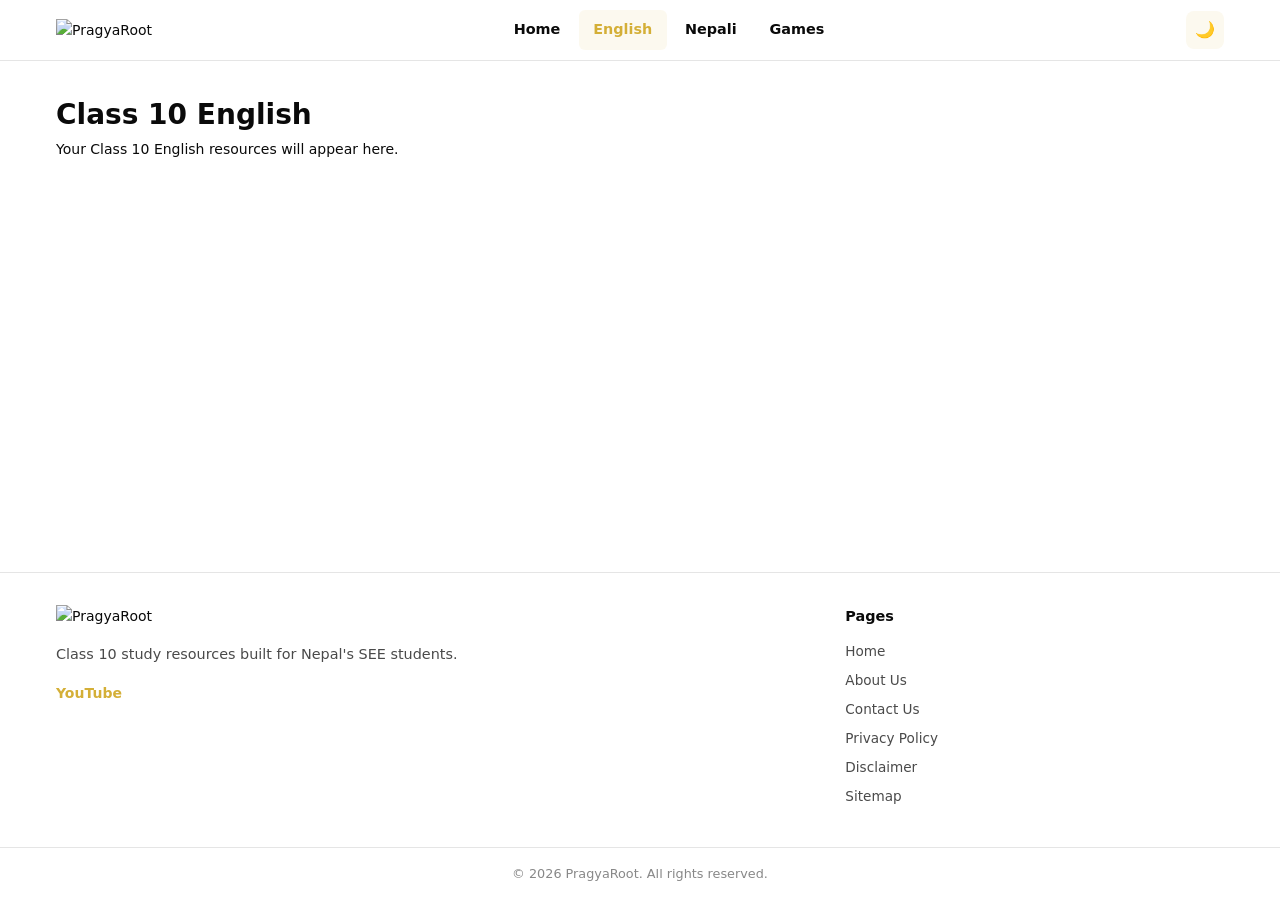
==== class-10-english.html @ 9e4a3070 "Create class-10-english.html" ====
<!DOCTYPE html>
<html lang="en">
<head>
  <meta charset="UTF-8">
  <meta name="viewport" content="width=device-width, initial-scale=1">

  <title>Class 10 English — PragyaRoot</title>

  <link rel="stylesheet" href="assets/css/theme.css">

  <script>
    (function() {
      var t = localStorage.getItem('theme');

      if (t === 'dark' || (!t && matchMedia('(prefers-color-scheme: dark)').matches)) {
        document.documentElement.classList.add('is-dark');
      }
    })();
  </script>
</head>

<body>

  <div id="header-placeholder"></div>

  <main>
    <h1>Class 10 English</h1>

    <p>Your Class 10 English resources will appear here.</p>
  </main>

  <div id="footer-placeholder"></div>

  <script src="assets/js/layout.js"></script>

</body>
</html>
---- assets/css/theme.css ----
*, *::before, *::after { box-sizing: border-box; margin: 0; padding: 0; }
body {
  font-family: 'Inter', system-ui, sans-serif;
  font-size: 14px;
  line-height: 1.6;
  background: var(--bg-primary);
  color: var(--text-primary);
  min-height: 100vh;
  display: flex;
  flex-direction: column;
}
img { max-width: 100%; height: auto; display: block; }
a { color: var(--link-color); text-decoration: none; }
a:hover { color: var(--link-hover); }
button { font: inherit; cursor: pointer; border: none; background: none; }
ul { list-style: none; }

:root {
  --bg-primary: #ffffff;
  --bg-card: #ffffff;
  --text-primary: #0a0a0a;
  --text-secondary: #4a4a4a;
  --text-muted: #888888;
  --accent: #D4AF37;
  --accent-light: rgba(212,175,55,0.08);
  --border-light: #e5e5e5;
  --link-color: #0a0a0a;
  --link-hover: #D4AF37;
}

html.is-dark {
  --bg-primary: #000000;
  --bg-card: #121212;
  --text-primary: #ffffff;
  --text-secondary: #d0d0d0;
  --text-muted: #9a9a9a;
  --accent: #D4AF37;
  --accent-light: rgba(212,175,55,0.08);
  --border-light: #2a2a2a;
  --link-color: #ffffff;
  --link-hover: #D4AF37;
}

/* Header */
#site-header {
  position: sticky;
  top: 0;
  z-index: 100;
  background: var(--bg-primary);
  border-bottom: 1px solid var(--border-light);
}
.header-inner {
  max-width: 1200px;
  margin: 0 auto;
  padding: 0 1rem;
  height: 60px;
  display: flex;
  align-items: center;
  justify-content: space-between;
  gap: 1rem;
}
.logo img { max-height: 36px; width: auto; }
html.is-dark .logo img { filter: invert(1) brightness(1.05); }

.main-nav ul { display: flex; gap: 0.25rem; }
.main-nav a {
  display: block;
  padding: 0.5rem 0.9rem;
  font-size: 0.9rem;
  font-weight: 600;
  color: var(--text-primary);
  border-radius: 6px;
}
.main-nav a:hover,
.main-nav a.active {
  color: var(--accent);
  background: var(--accent-light);
}

.header-right { display: flex; align-items: center; gap: 0.5rem; }
.darkmode-toggle,
.mobile-menu-toggle {
  width: 38px; height: 38px;
  display: flex; align-items: center; justify-content: center;
  border-radius: 8px;
  color: var(--text-primary);
  background: var(--accent-light);
  font-size: 16px;
}
.darkmode-toggle::before { content: '\1F319'; }
html.is-dark .darkmode-toggle::before { content: '\2600'; }
.mobile-menu-toggle { display: none; }
.mobile-menu-toggle::before { content: '\2630'; }

/* Main */
main {
  flex: 1;
  max-width: 1200px;
  width: 100%;
  margin: 0 auto;
  padding: 2rem 1rem;
}

/* Footer */
#site-footer {
  background: var(--bg-card);
  border-top: 1px solid var(--border-light);
  margin-top: auto;
}
.footer-inner {
  max-width: 1200px;
  margin: 0 auto;
  padding: 2rem 1rem;
  display: grid;
  grid-template-columns: 2fr 1fr;
  gap: 2rem;
}
.footer-logo { max-height: 40px; width: auto; margin-bottom: 1rem; }
html.is-dark .footer-logo { filter: invert(1) brightness(1.05); }
.footer-about p { color: var(--text-secondary); font-size: 0.9rem; margin-bottom: 1rem; }
.footer-social { color: var(--accent); font-weight: 600; }
.footer-links h4 { font-size: 0.9rem; margin-bottom: 0.75rem; }
.footer-links li { margin-bottom: 0.4rem; }
.footer-links a { color: var(--text-secondary); font-size: 0.85rem; }
.footer-links a:hover { color: var(--accent); }
.footerbar {
  border-top: 1px solid var(--border-light);
  padding: 1rem;
  text-align: center;
  font-size: 0.8rem;
  color: var(--text-muted);
}

/* Mobile */
@media (max-width: 768px) {
  .mobile-menu-toggle { display: flex; }
  .main-nav {
    position: absolute;
    top: 60px;
    left: 0;
    right: 0;
    background: var(--bg-primary);
    border-bottom: 1px solid var(--border-light);
    max-height: 0;
    overflow: hidden;
    transition: max-height .3s ease;
  }
  .main-nav.open { max-height: 400px; }
  .main-nav ul { flex-direction: column; padding: 1rem; gap: 0; }
  .main-nav a { padding: 0.75rem 1rem; }
  .footer-inner { grid-template-columns: 1fr; }
}
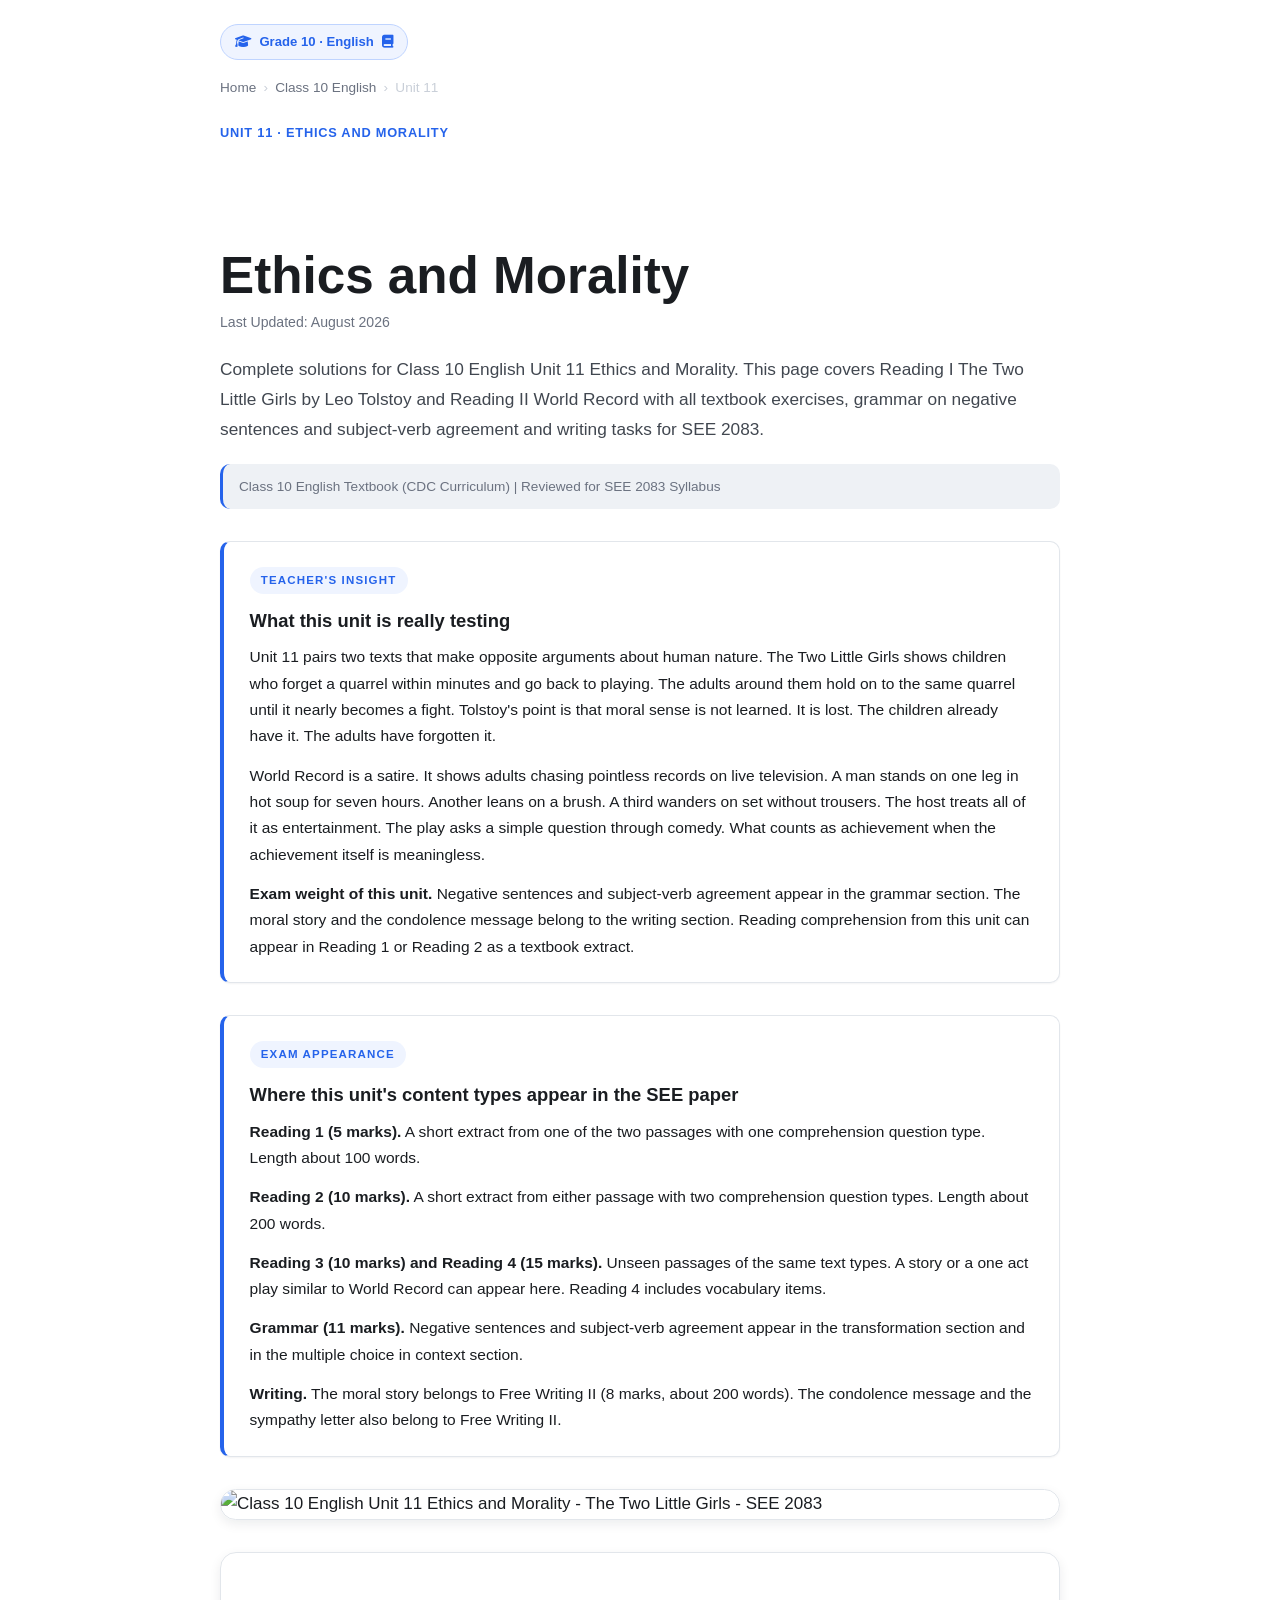
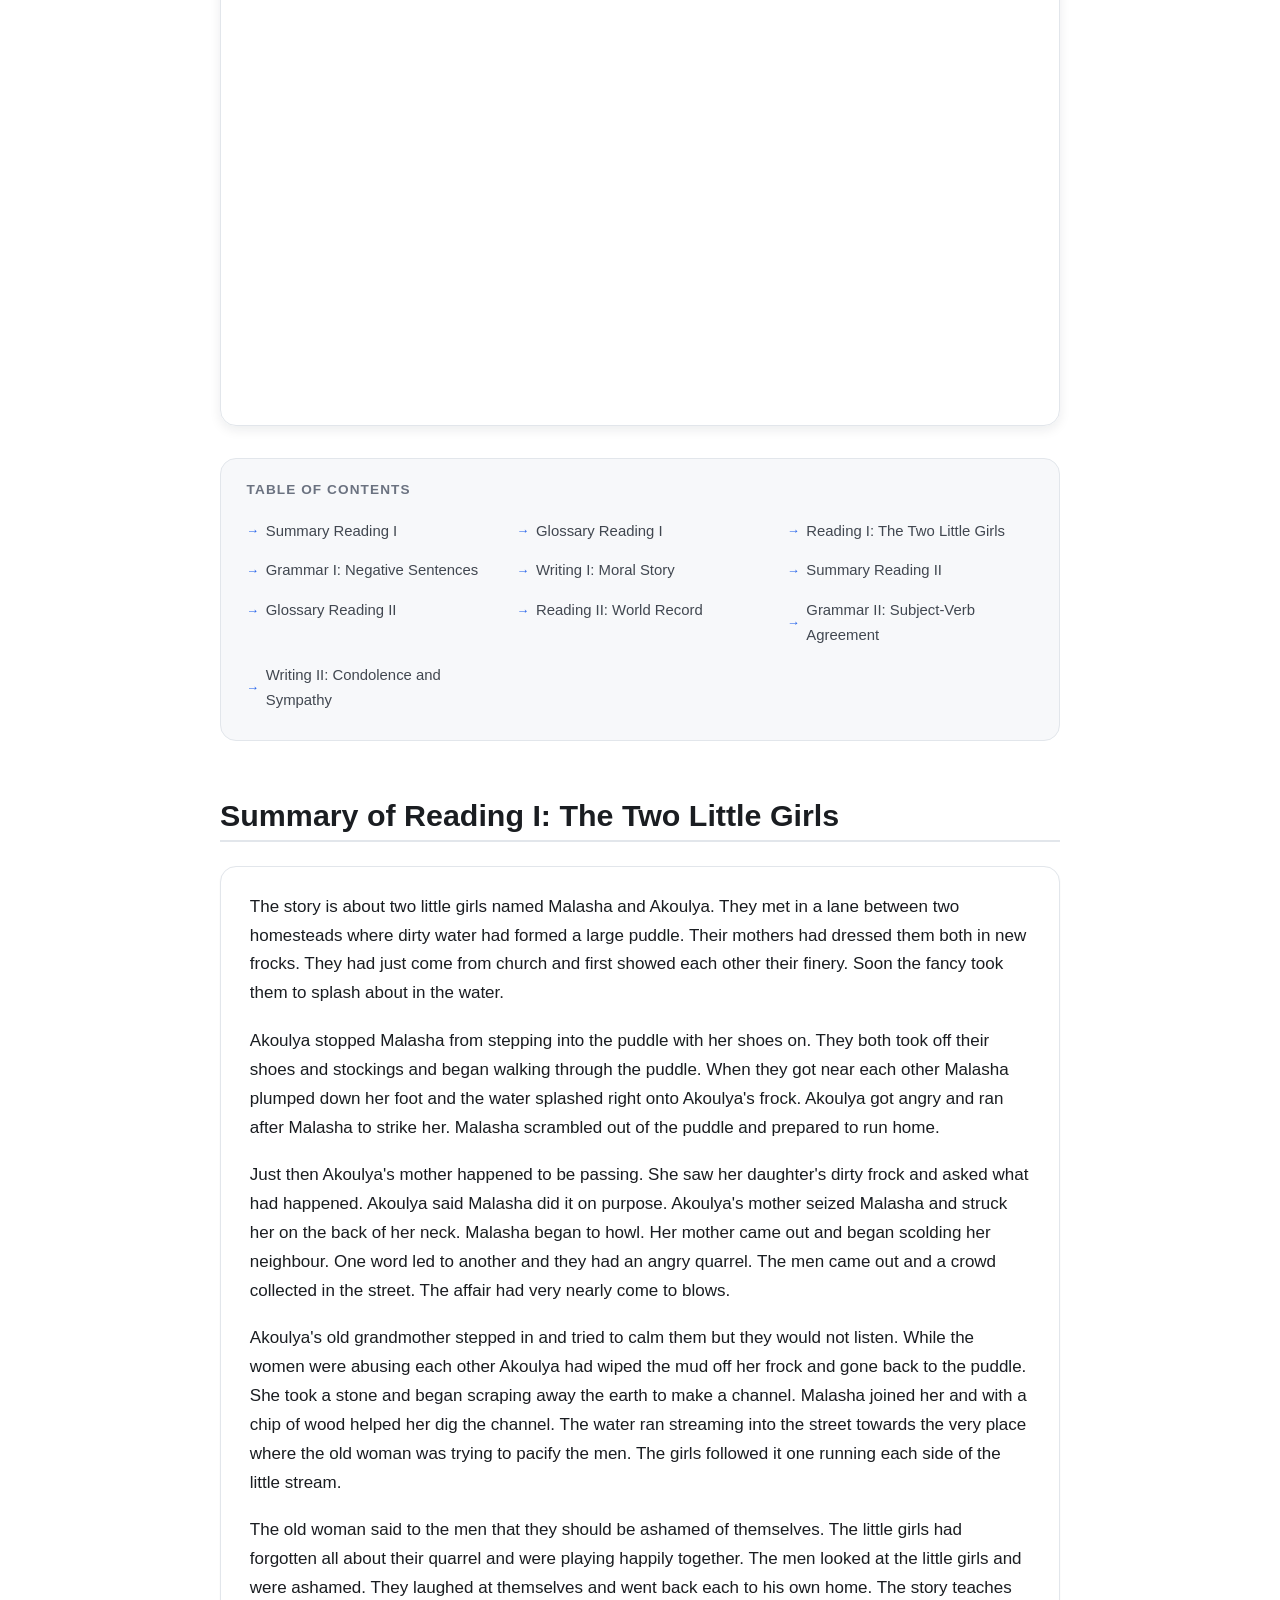
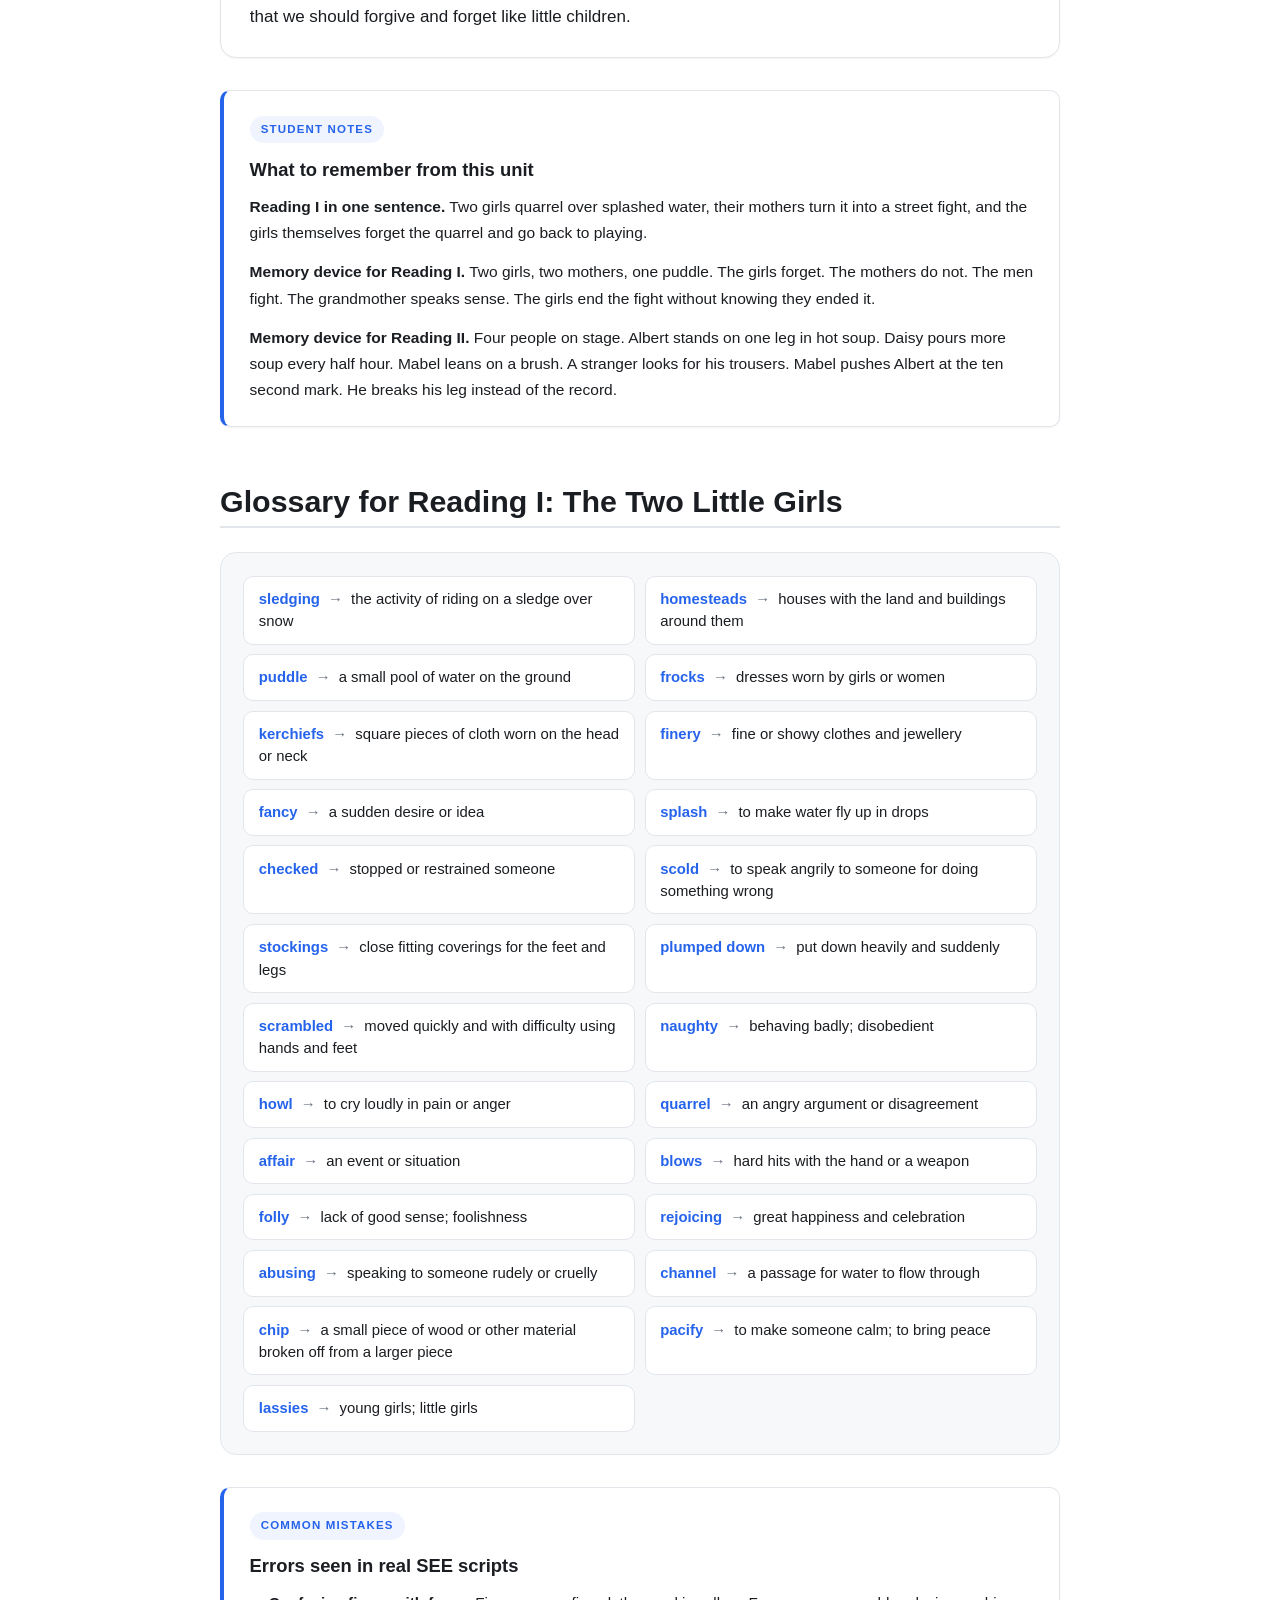
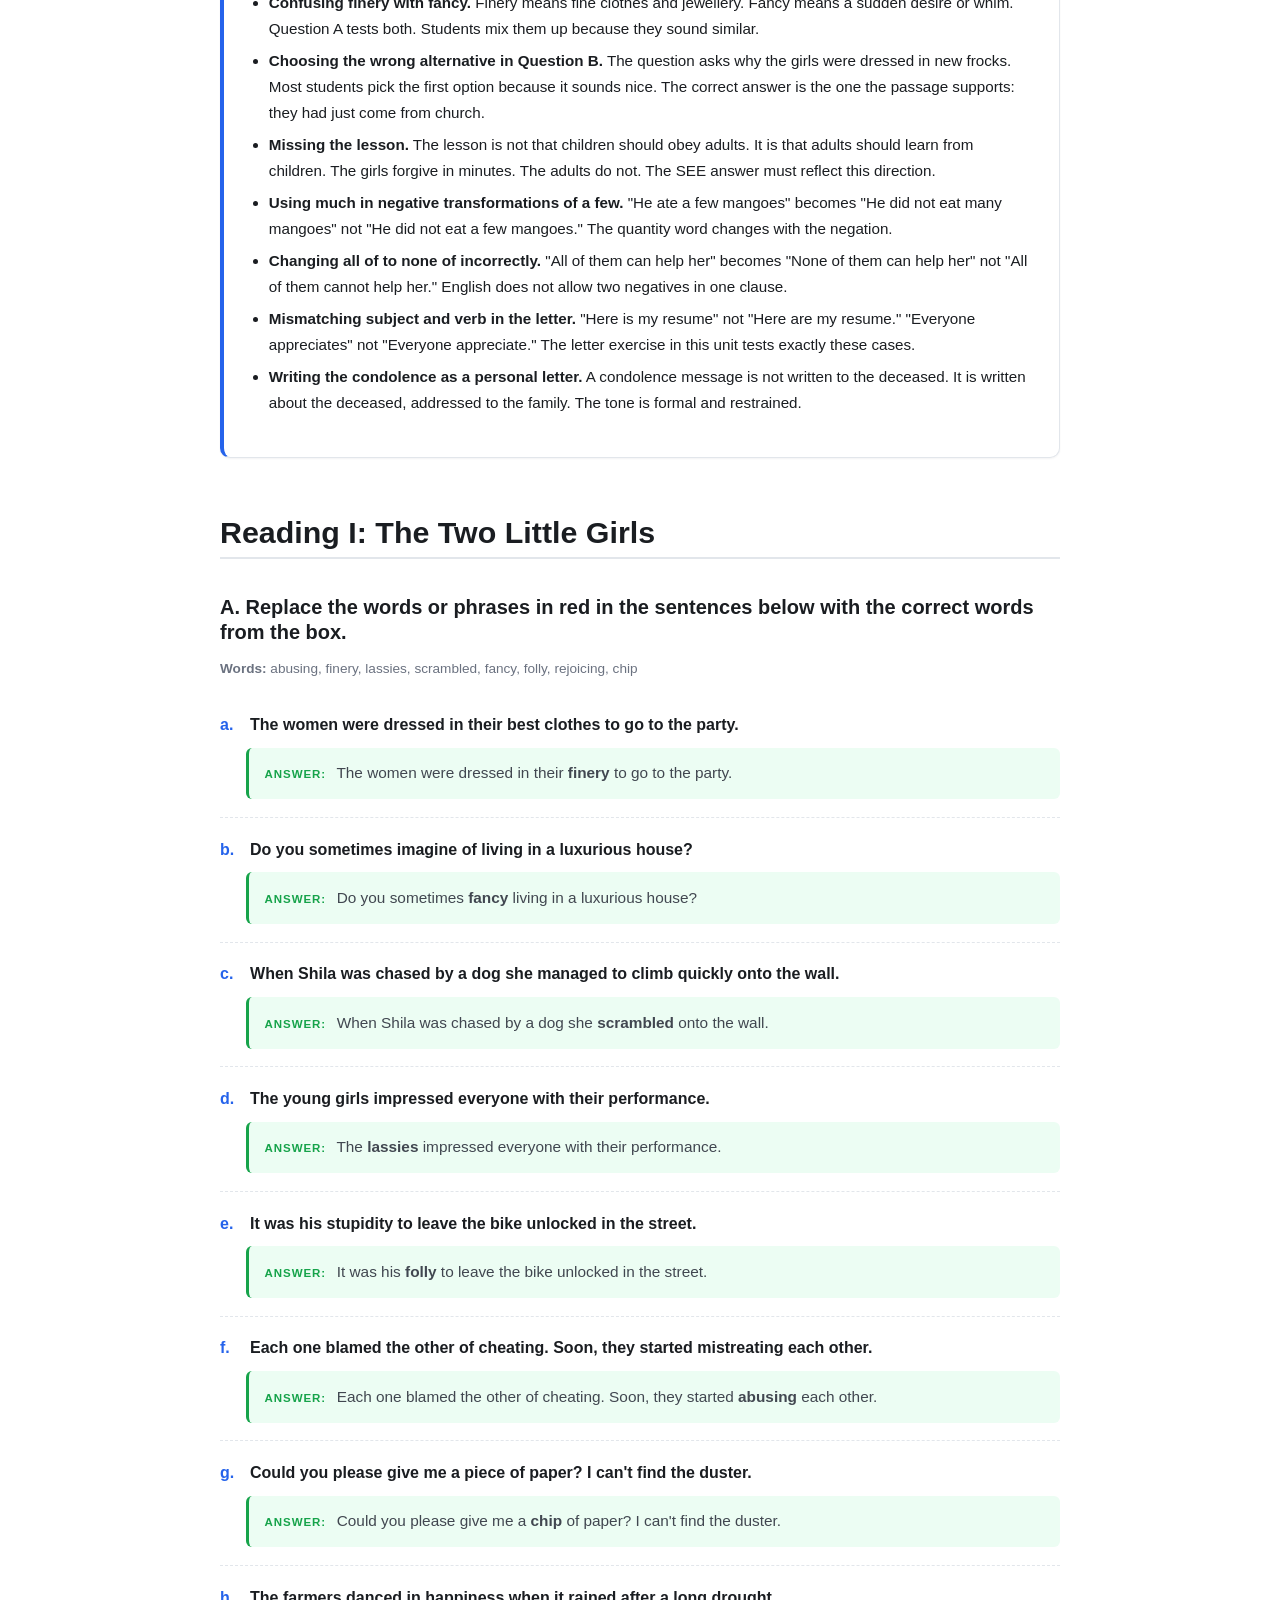
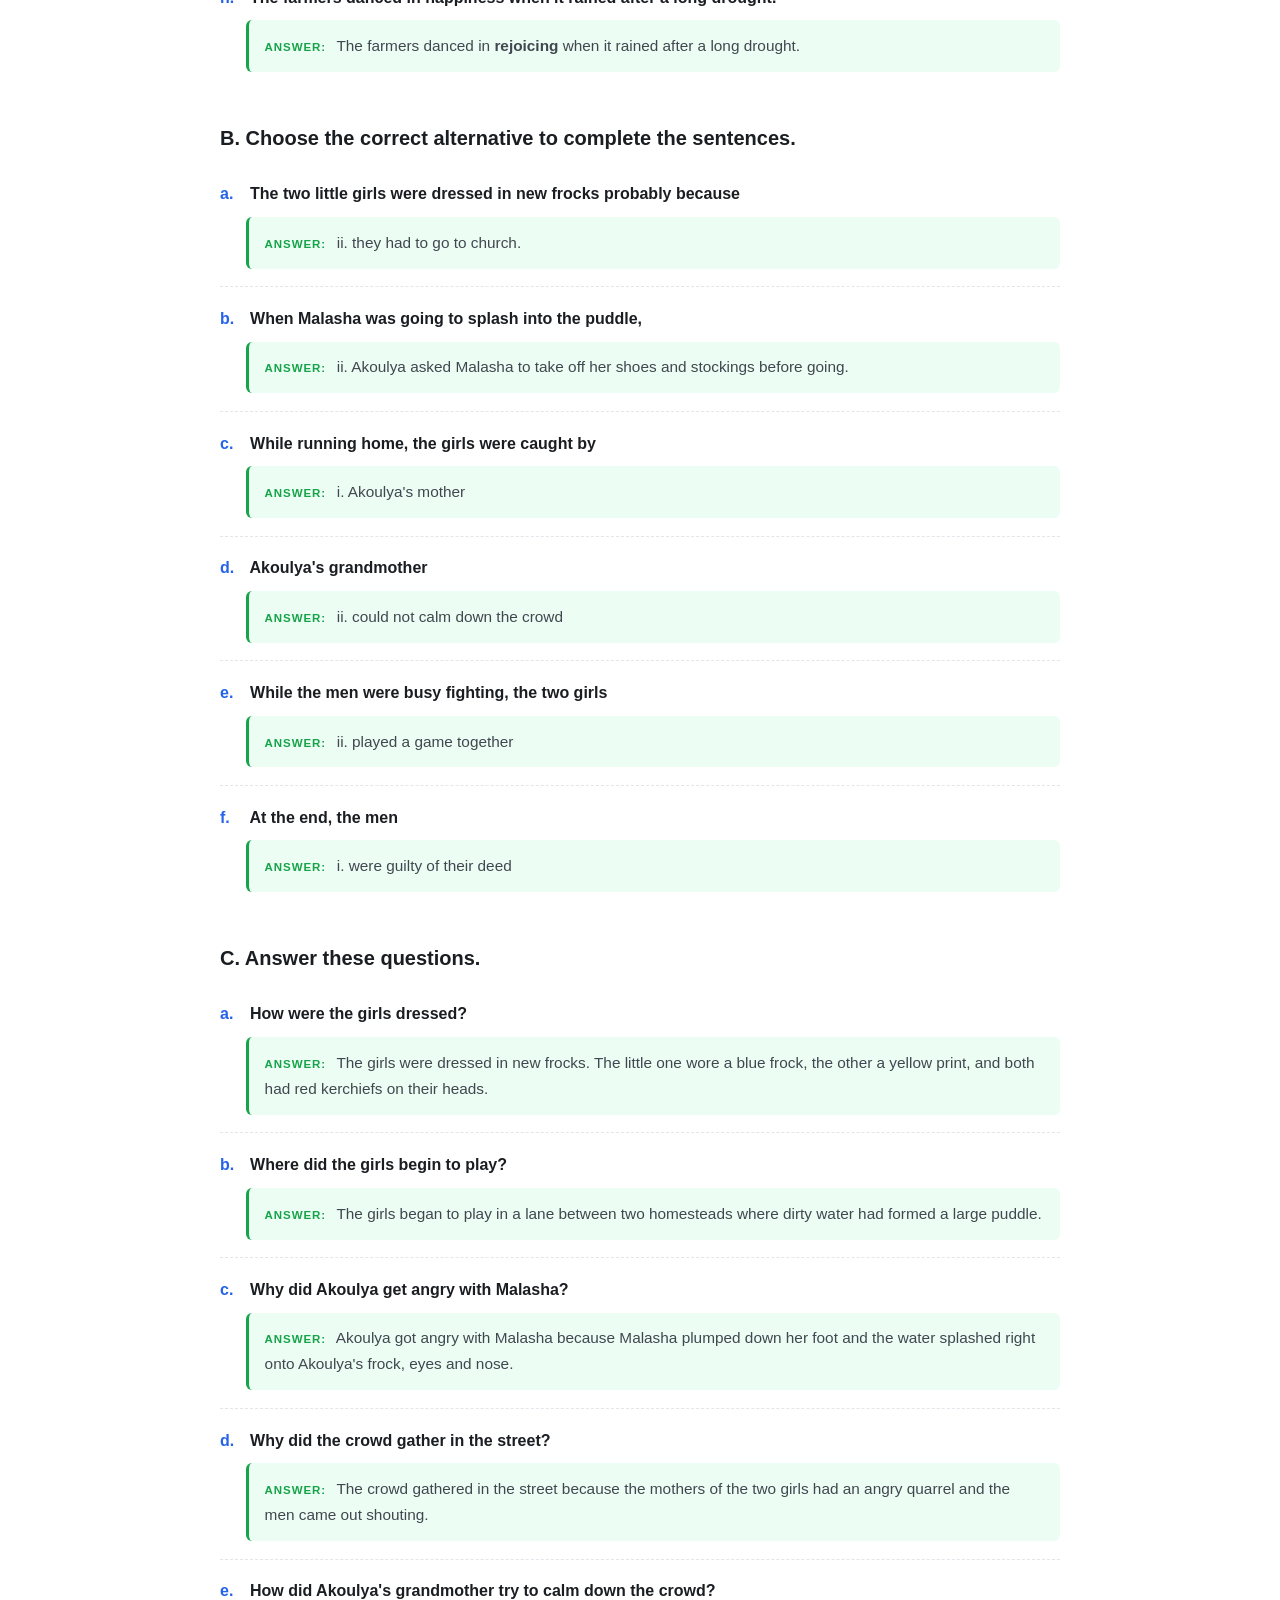
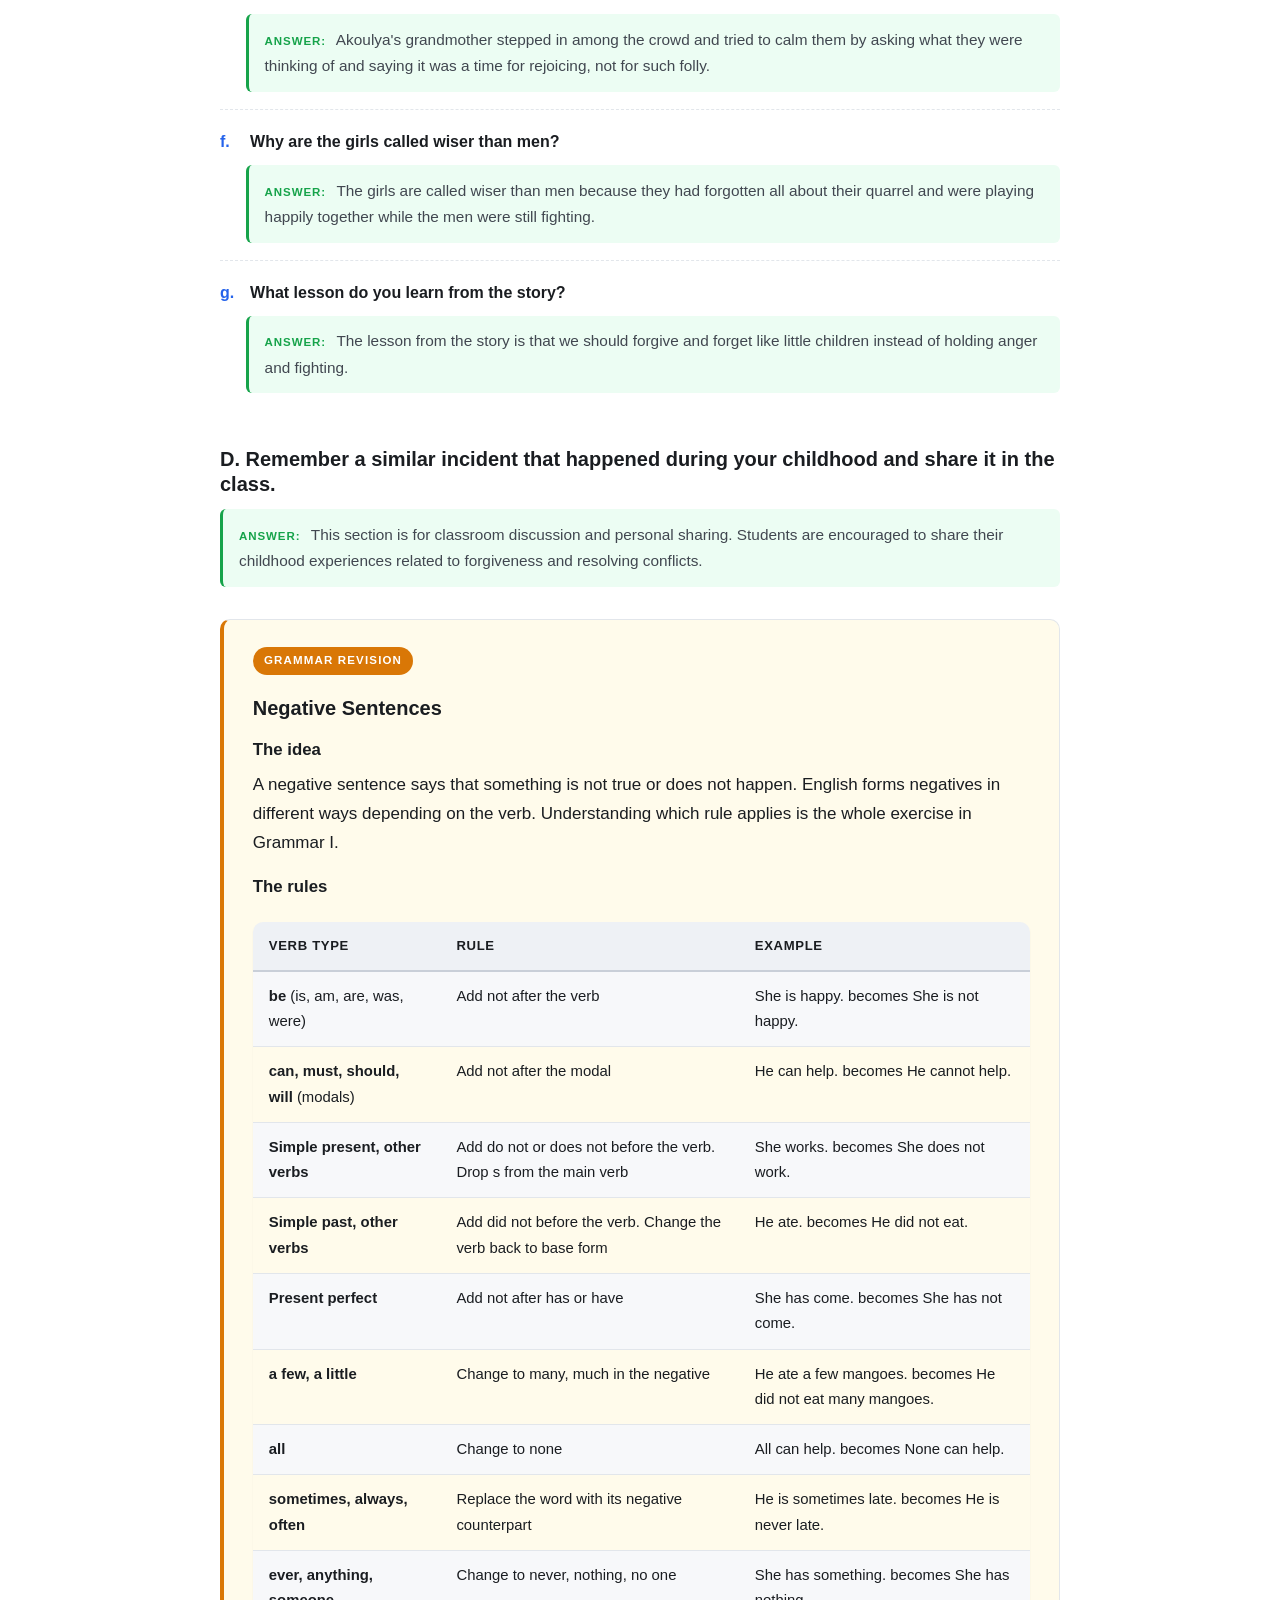
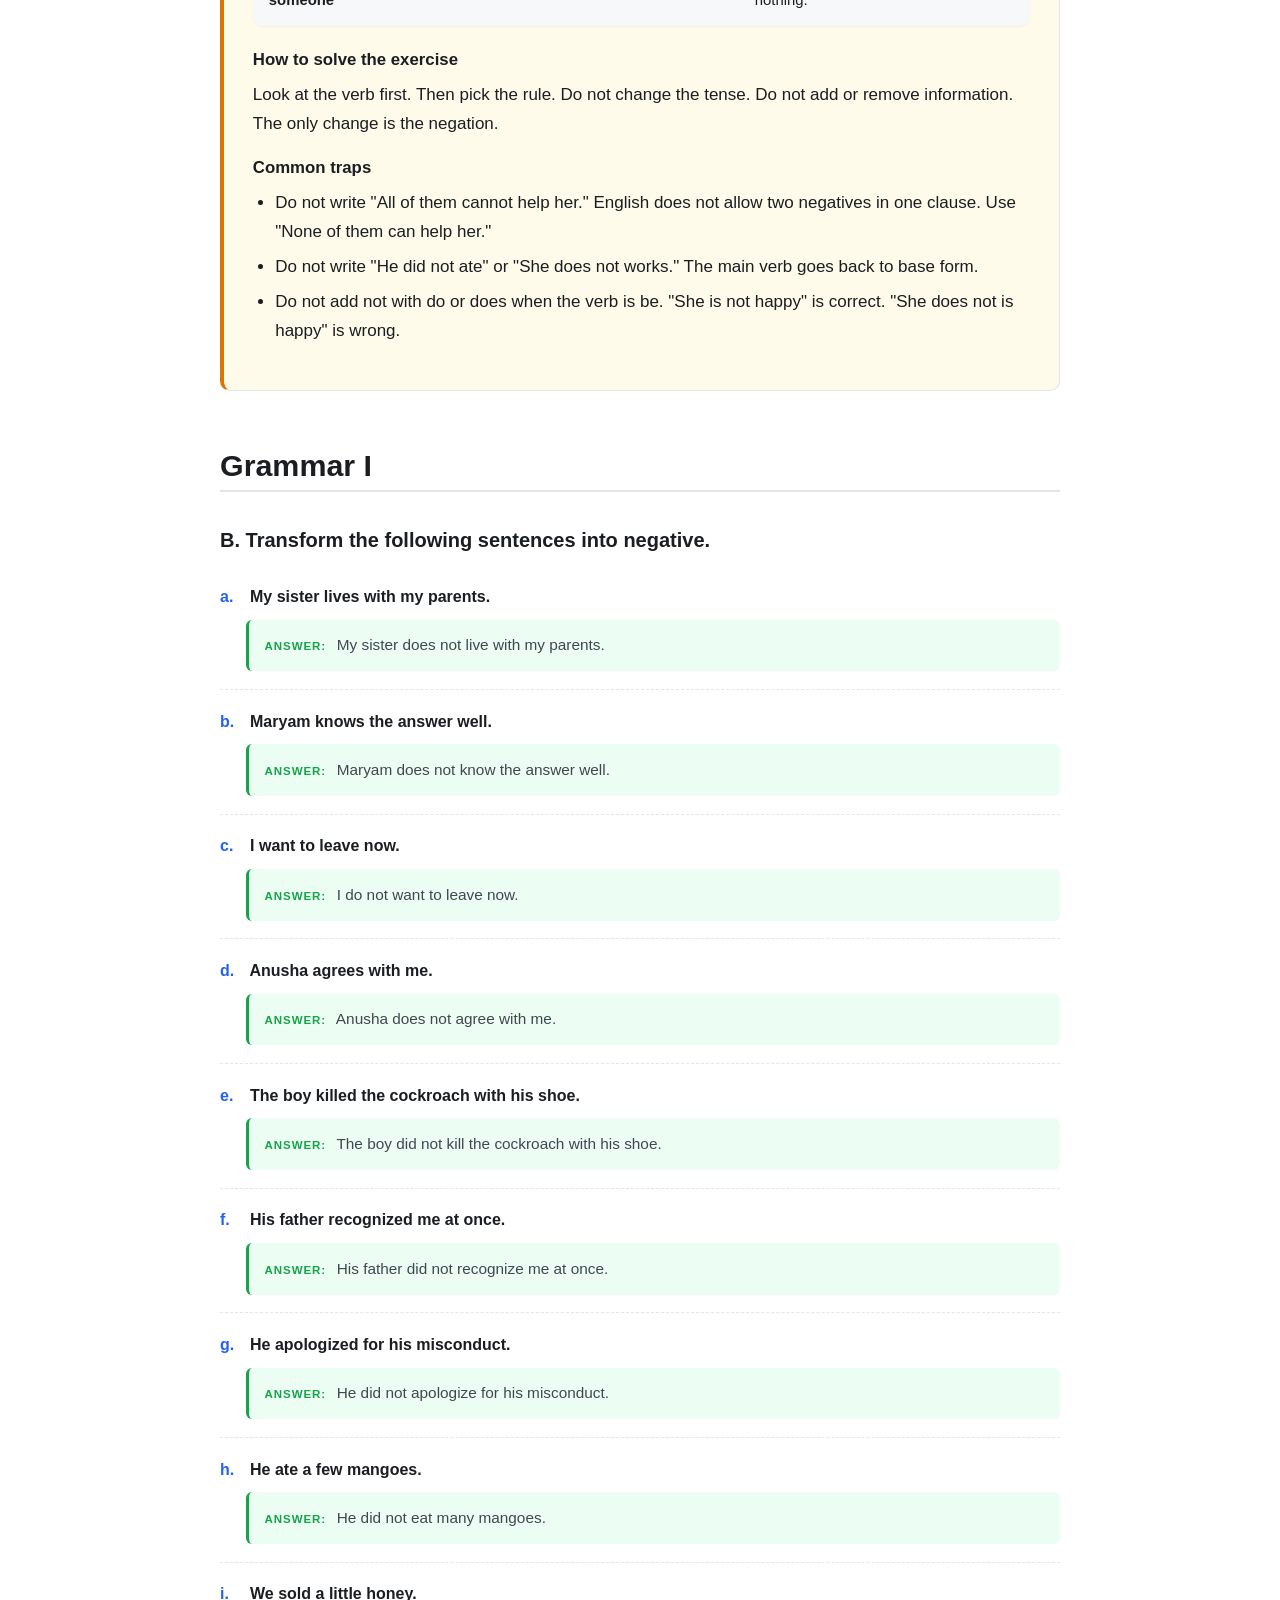
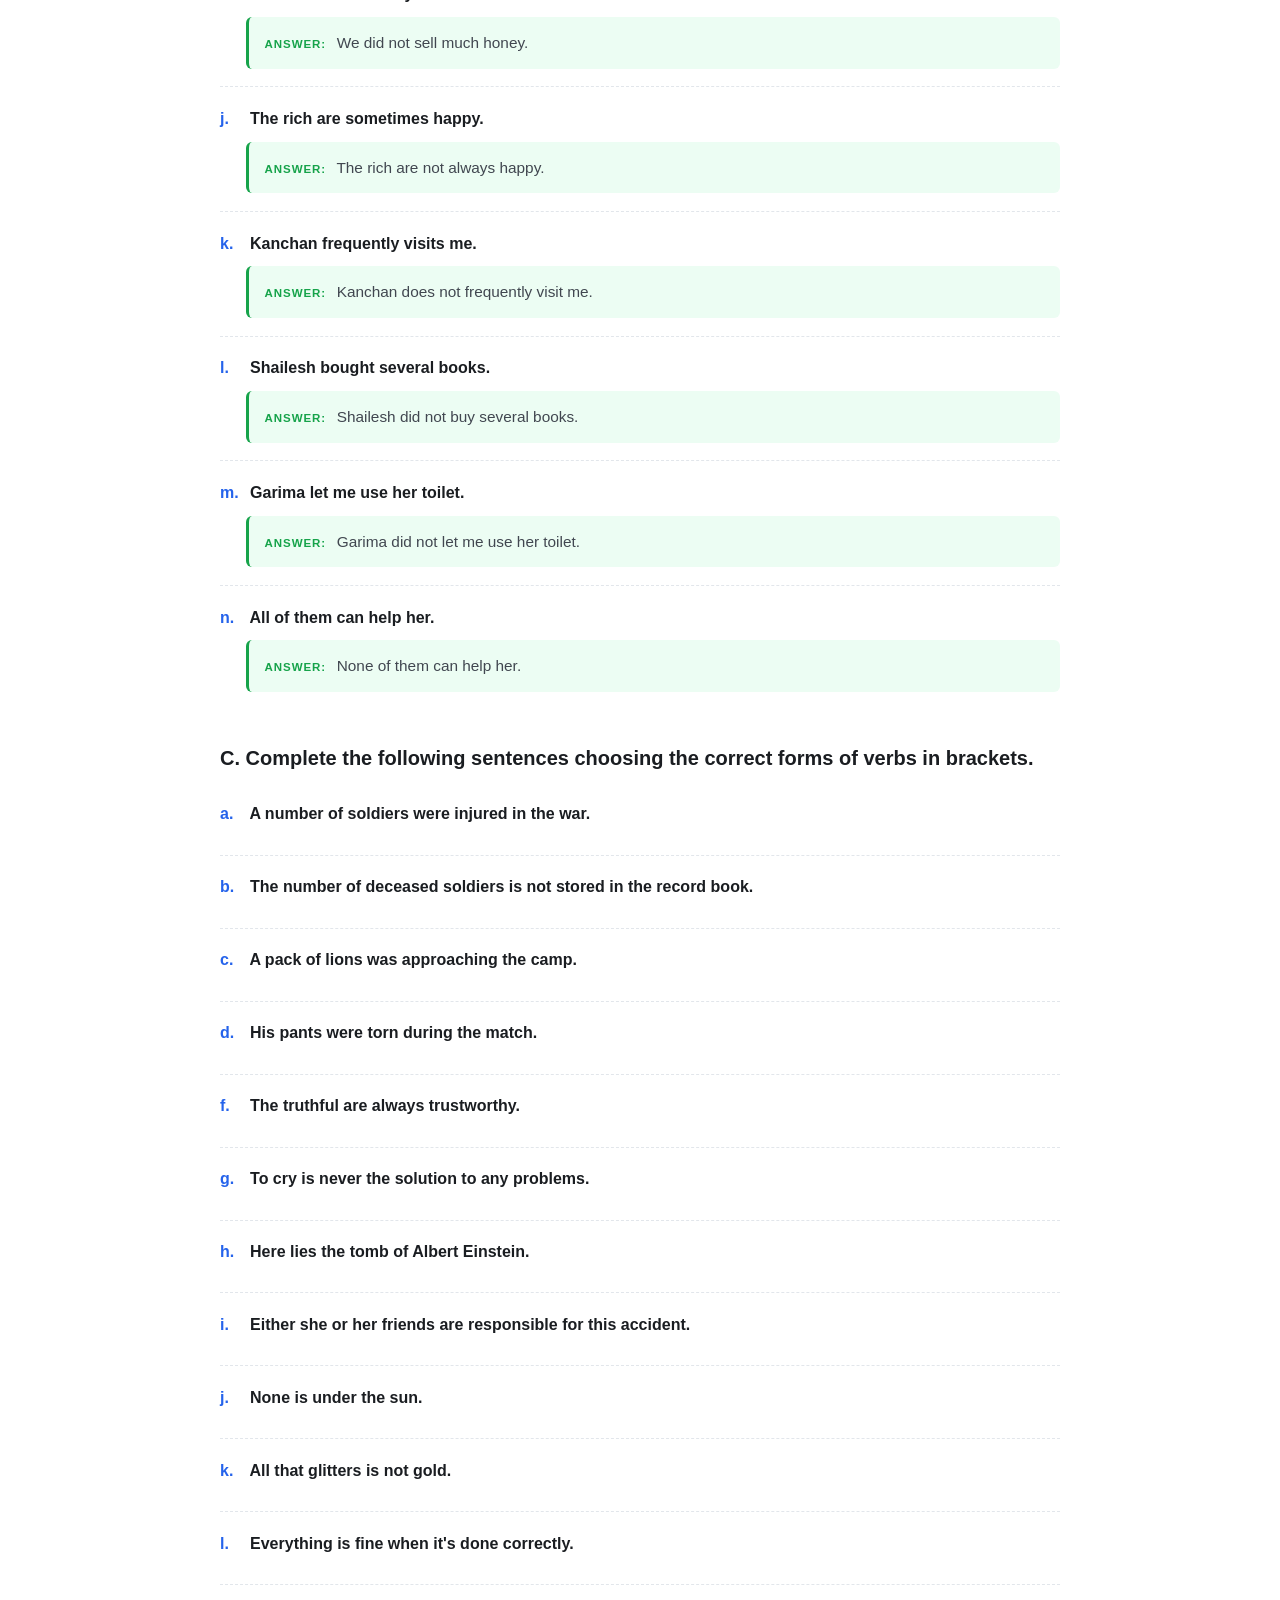
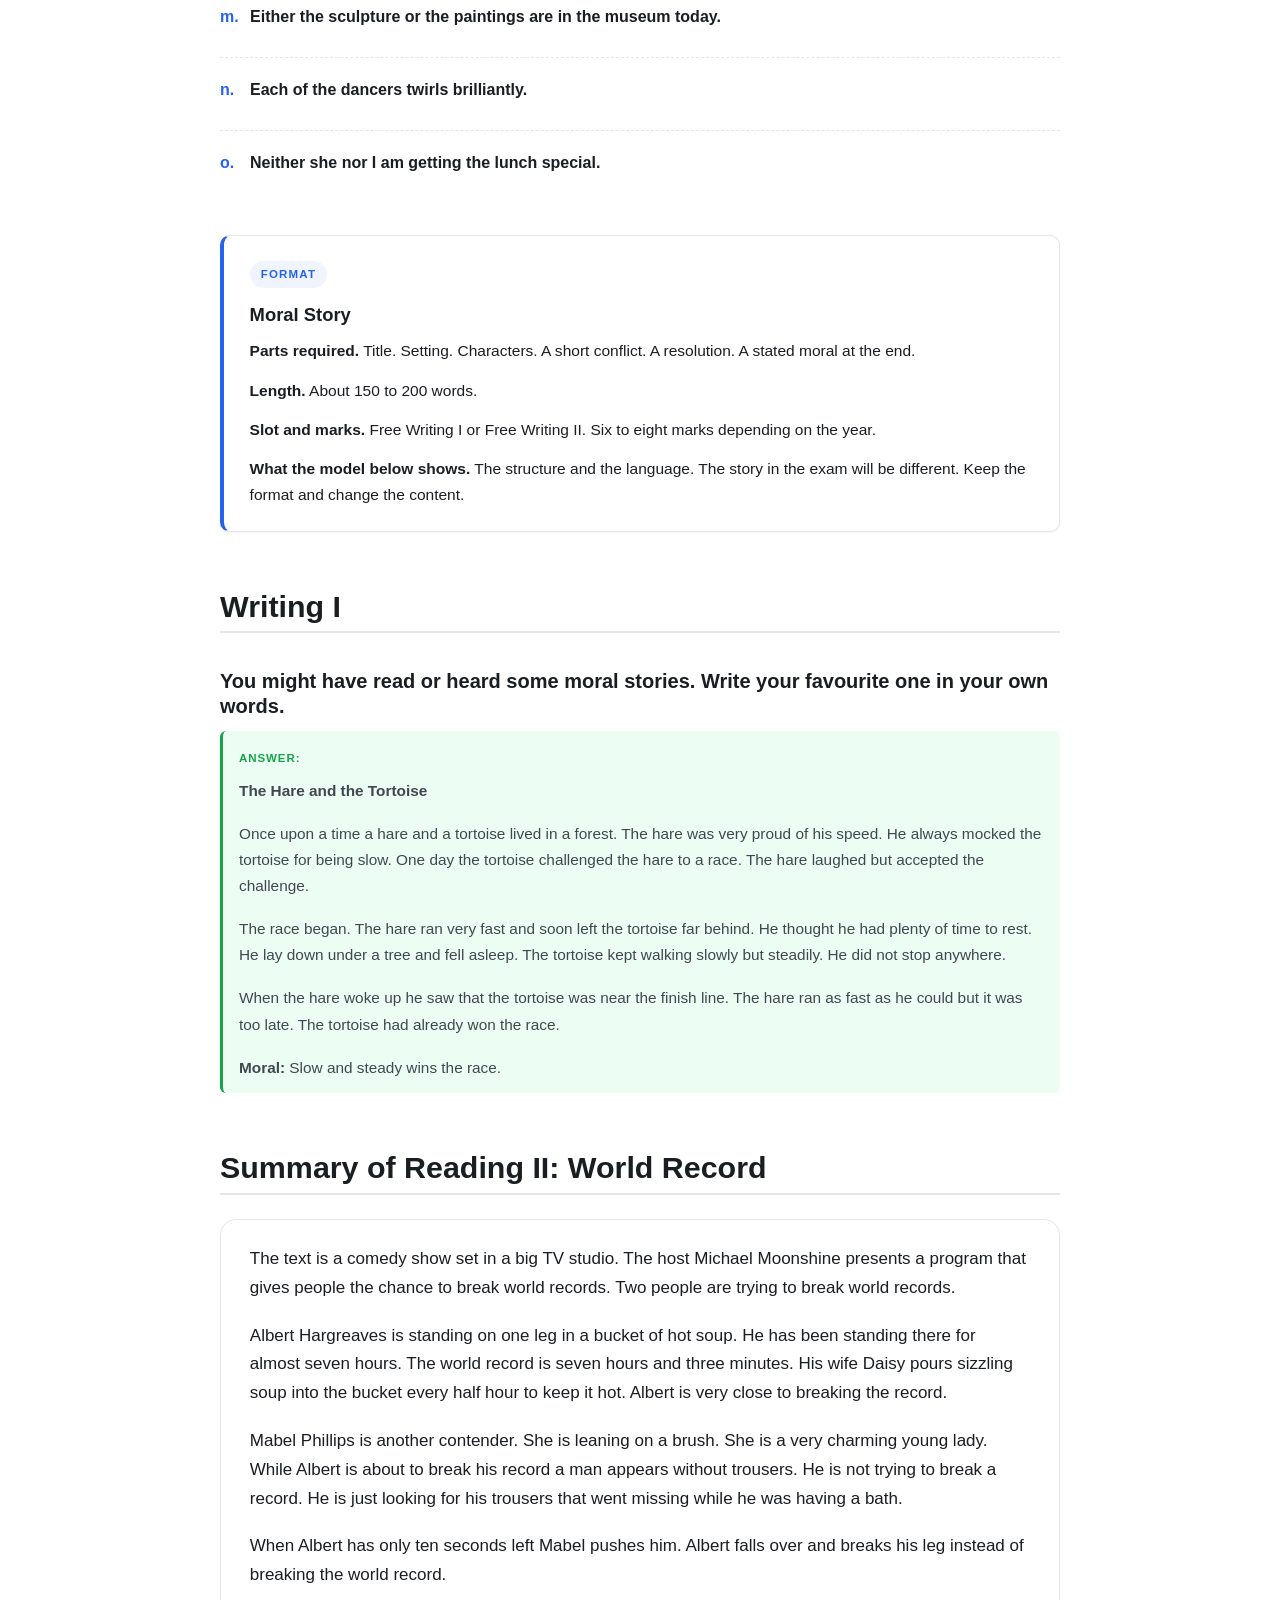
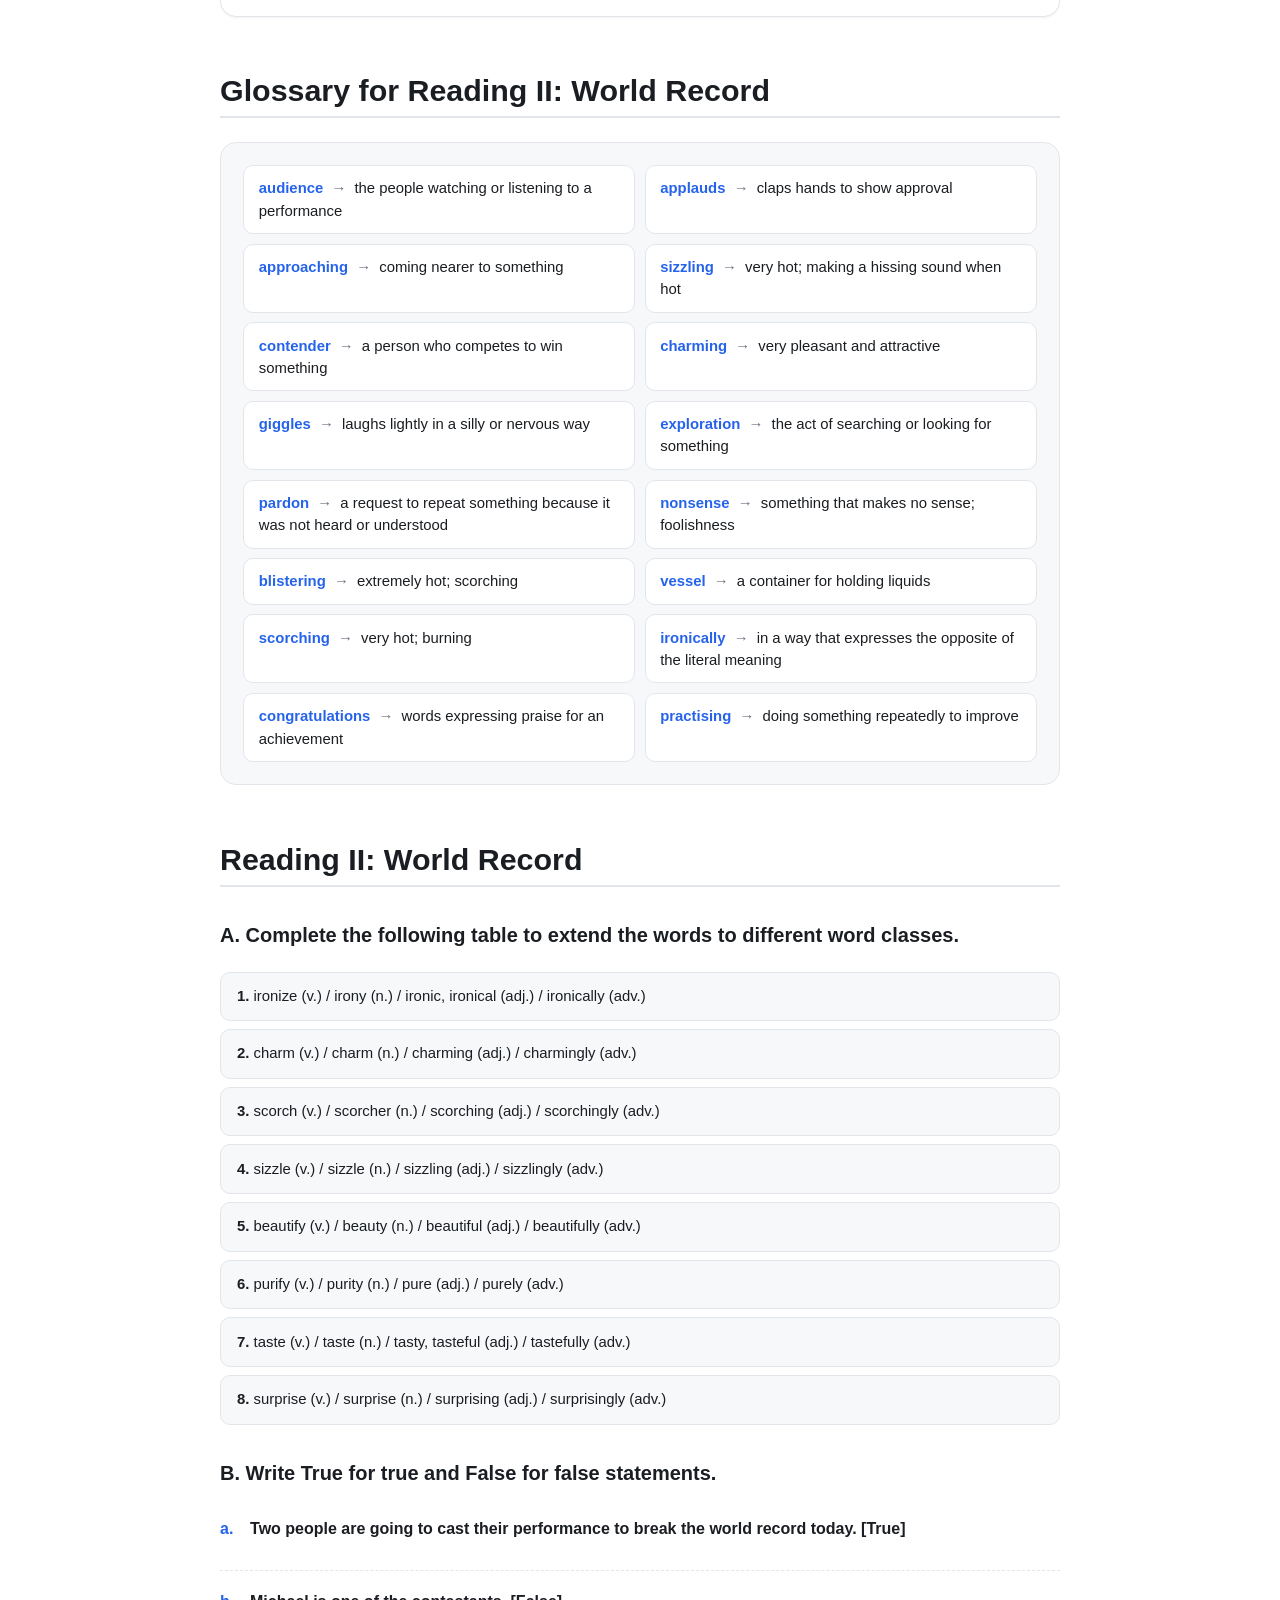
==== commit eea2e2a5: "Update print statement from 'Hello' to 'Goodbye'" ====
--- a/class-10-english.html
+++ b/class-10-english.html
@@ -3,35 +3,853 @@
 <head>
   <meta charset="UTF-8">
   <meta name="viewport" content="width=device-width, initial-scale=1">
-
-  <title>Class 10 English — PragyaRoot</title>
-
+  <title>Class 10 English Unit 11 Ethics and Morality — PragyaRoot</title>
+  <meta name="description" content="Complete solutions for Class 10 English Unit 11 Ethics and Morality. Reading I The Two Little Girls and Reading II World Record with all exercises, grammar and writing tasks for SEE 2083.">
+
+  <link rel="stylesheet"
+        href="https://cdnjs.cloudflare.com/ajax/libs/font-awesome/6.5.2/css/all.min.css">
   <link rel="stylesheet" href="assets/css/theme.css">
 
   <script>
     (function() {
       var t = localStorage.getItem('theme');
-
       if (t === 'dark' || (!t && matchMedia('(prefers-color-scheme: dark)').matches)) {
         document.documentElement.classList.add('is-dark');
       }
     })();
   </script>
 </head>
-
 <body>
 
   <div id="header-placeholder"></div>
 
   <main>
-    <h1>Class 10 English</h1>
-
-    <p>Your Class 10 English resources will appear here.</p>
+    <div id="pragyaroot-root">
+      <div class="container">
+        <div class="content-inner">
+
+          <div class="badge">
+            <i class="fas fa-graduation-cap"></i>
+            <span>Grade 10 · English</span>
+            <i class="fas fa-book"></i>
+          </div>
+
+          <nav class="breadcrumb" aria-label="Breadcrumb">
+            <a href="https://pragyaroot.blogspot.com">Home</a> <span>›</span>
+            <a href="https://pragyaroot.blogspot.com/p/class-10-english.html">Class 10 English</a> <span>›</span>
+            <span>Unit 11</span>
+          </nav>
+
+          <div class="lesson-tag">Unit 11 · Ethics and Morality</div>
+
+          <h1 style="font-size:clamp(2rem,5vw,3.2rem);font-weight:800;margin-bottom:0.2rem;color:var(--text-primary);">
+            <span style="color:var(--text-primary);">Ethics and Morality</span>
+          </h1>
+          <p class="last-updated">Last Updated: August 2026</p>
+
+          <p class="intro-text">
+            Complete solutions for Class 10 English Unit 11 Ethics and Morality. This page covers Reading I The Two Little Girls by Leo Tolstoy and Reading II World Record with all textbook exercises, grammar on negative sentences and subject-verb agreement and writing tasks for SEE 2083.
+          </p>
+
+          <div class="lesson-meta">Class 10 English Textbook (CDC Curriculum) | Reviewed for SEE 2083 Syllabus</div>
+
+          <div class="editorial-note">
+            <span class="ed-label">Teacher's Insight</span>
+            <h3>What this unit is really testing</h3>
+            <p>Unit 11 pairs two texts that make opposite arguments about human nature. The Two Little Girls shows children who forget a quarrel within minutes and go back to playing. The adults around them hold on to the same quarrel until it nearly becomes a fight. Tolstoy's point is that moral sense is not learned. It is lost. The children already have it. The adults have forgotten it.</p>
+            <p>World Record is a satire. It shows adults chasing pointless records on live television. A man stands on one leg in hot soup for seven hours. Another leans on a brush. A third wanders on set without trousers. The host treats all of it as entertainment. The play asks a simple question through comedy. What counts as achievement when the achievement itself is meaningless.</p>
+            <p><strong>Exam weight of this unit.</strong> Negative sentences and subject-verb agreement appear in the grammar section. The moral story and the condolence message belong to the writing section. Reading comprehension from this unit can appear in Reading 1 or Reading 2 as a textbook extract.</p>
+          </div>
+
+          <div class="editorial-note">
+            <span class="ed-label">Exam Appearance</span>
+            <h3>Where this unit's content types appear in the SEE paper</h3>
+            <p><strong>Reading 1 (5 marks).</strong> A short extract from one of the two passages with one comprehension question type. Length about 100 words.</p>
+            <p><strong>Reading 2 (10 marks).</strong> A short extract from either passage with two comprehension question types. Length about 200 words.</p>
+            <p><strong>Reading 3 (10 marks) and Reading 4 (15 marks).</strong> Unseen passages of the same text types. A story or a one act play similar to World Record can appear here. Reading 4 includes vocabulary items.</p>
+            <p><strong>Grammar (11 marks).</strong> Negative sentences and subject-verb agreement appear in the transformation section and in the multiple choice in context section.</p>
+            <p><strong>Writing.</strong> The moral story belongs to Free Writing II (8 marks, about 200 words). The condolence message and the sympathy letter also belong to Free Writing II.</p>
+          </div>
+
+          <div class="unit-image">
+            <img src="https://blogger.googleusercontent.com/img/b/R29vZ2xl/AVvXsEgQLZ7xv81Gv2e-ghSHLTtSYzhiLaO4hr0miYiB0r0T0oe2pd4vZqHbd8KtEENCX2HG1hKSMd6vWIFizYIFdEMirm9YNJrW_eZykDO-_kHpT81Bp58rqueeecq1lcNcG9x0As-DI1C0oX24TeopUhnpskuGV3b-_CEvR5oO-KPP6aceBvNhsDumV7NeD4qD/s1600/1000199092.png" alt="Class 10 English Unit 11 Ethics and Morality - The Two Little Girls - SEE 2083" loading="eager" fetchpriority="high">
+          </div>
+
+          <div class="video-container">
+            <iframe src="https://www.youtube-nocookie.com/embed/YOUR_VIDEO_ID_HERE?rel=0" title="Class 10 English Unit 11 Ethics and Morality Exercise Solutions" loading="lazy" allow="accelerometer; autoplay; clipboard-write; encrypted-media; gyroscope; picture-in-picture" allowfullscreen></iframe>
+          </div>
+
+          <div class="toc-box">
+            <h4>Table of Contents</h4>
+            <ul class="toc-list">
+              <li><a href="#summary-i">Summary Reading I</a></li>
+              <li><a href="#glossary-i">Glossary Reading I</a></li>
+              <li><a href="#reading-i">Reading I: The Two Little Girls</a></li>
+              <li><a href="#grammar-i">Grammar I: Negative Sentences</a></li>
+              <li><a href="#writing-i">Writing I: Moral Story</a></li>
+              <li><a href="#summary-ii">Summary Reading II</a></li>
+              <li><a href="#glossary-ii">Glossary Reading II</a></li>
+              <li><a href="#reading-ii">Reading II: World Record</a></li>
+              <li><a href="#grammar-ii">Grammar II: Subject-Verb Agreement</a></li>
+              <li><a href="#writing-ii">Writing II: Condolence and Sympathy</a></li>
+            </ul>
+          </div>
+
+          <section id="summary-i">
+            <h2>Summary of Reading I: The Two Little Girls</h2>
+            <div class="unit-summary">
+              <p>The story is about two little girls named Malasha and Akoulya. They met in a lane between two homesteads where dirty water had formed a large puddle. Their mothers had dressed them both in new frocks. They had just come from church and first showed each other their finery. Soon the fancy took them to splash about in the water.</p>
+              <p>Akoulya stopped Malasha from stepping into the puddle with her shoes on. They both took off their shoes and stockings and began walking through the puddle. When they got near each other Malasha plumped down her foot and the water splashed right onto Akoulya's frock. Akoulya got angry and ran after Malasha to strike her. Malasha scrambled out of the puddle and prepared to run home.</p>
+              <p>Just then Akoulya's mother happened to be passing. She saw her daughter's dirty frock and asked what had happened. Akoulya said Malasha did it on purpose. Akoulya's mother seized Malasha and struck her on the back of her neck. Malasha began to howl. Her mother came out and began scolding her neighbour. One word led to another and they had an angry quarrel. The men came out and a crowd collected in the street. The affair had very nearly come to blows.</p>
+              <p>Akoulya's old grandmother stepped in and tried to calm them but they would not listen. While the women were abusing each other Akoulya had wiped the mud off her frock and gone back to the puddle. She took a stone and began scraping away the earth to make a channel. Malasha joined her and with a chip of wood helped her dig the channel. The water ran streaming into the street towards the very place where the old woman was trying to pacify the men. The girls followed it one running each side of the little stream.</p>
+              <p>The old woman said to the men that they should be ashamed of themselves. The little girls had forgotten all about their quarrel and were playing happily together. The men looked at the little girls and were ashamed. They laughed at themselves and went back each to his own home. The story teaches that we should forgive and forget like little children.</p>
+            </div>
+          </section>
+
+          <div class="editorial-note">
+            <span class="ed-label">Student Notes</span>
+            <h3>What to remember from this unit</h3>
+            <p><strong>Reading I in one sentence.</strong> Two girls quarrel over splashed water, their mothers turn it into a street fight, and the girls themselves forget the quarrel and go back to playing.</p>
+            <p><strong>Memory device for Reading I.</strong> Two girls, two mothers, one puddle. The girls forget. The mothers do not. The men fight. The grandmother speaks sense. The girls end the fight without knowing they ended it.</p>
+            <p><strong>Memory device for Reading II.</strong> Four people on stage. Albert stands on one leg in hot soup. Daisy pours more soup every half hour. Mabel leans on a brush. A stranger looks for his trousers. Mabel pushes Albert at the ten second mark. He breaks his leg instead of the record.</p>
+          </div>
+
+          <section id="glossary-i">
+            <h2>Glossary for Reading I: The Two Little Girls</h2>
+            <div class="glossary-box">
+              <div class="glossary-item"><strong>sledging</strong> <span class="arrow-sep">→</span> the activity of riding on a sledge over snow</div>
+              <div class="glossary-item"><strong>homesteads</strong> <span class="arrow-sep">→</span> houses with the land and buildings around them</div>
+              <div class="glossary-item"><strong>puddle</strong> <span class="arrow-sep">→</span> a small pool of water on the ground</div>
+              <div class="glossary-item"><strong>frocks</strong> <span class="arrow-sep">→</span> dresses worn by girls or women</div>
+              <div class="glossary-item"><strong>kerchiefs</strong> <span class="arrow-sep">→</span> square pieces of cloth worn on the head or neck</div>
+              <div class="glossary-item"><strong>finery</strong> <span class="arrow-sep">→</span> fine or showy clothes and jewellery</div>
+              <div class="glossary-item"><strong>fancy</strong> <span class="arrow-sep">→</span> a sudden desire or idea</div>
+              <div class="glossary-item"><strong>splash</strong> <span class="arrow-sep">→</span> to make water fly up in drops</div>
+              <div class="glossary-item"><strong>checked</strong> <span class="arrow-sep">→</span> stopped or restrained someone</div>
+              <div class="glossary-item"><strong>scold</strong> <span class="arrow-sep">→</span> to speak angrily to someone for doing something wrong</div>
+              <div class="glossary-item"><strong>stockings</strong> <span class="arrow-sep">→</span> close fitting coverings for the feet and legs</div>
+              <div class="glossary-item"><strong>plumped down</strong> <span class="arrow-sep">→</span> put down heavily and suddenly</div>
+              <div class="glossary-item"><strong>scrambled</strong> <span class="arrow-sep">→</span> moved quickly and with difficulty using hands and feet</div>
+              <div class="glossary-item"><strong>naughty</strong> <span class="arrow-sep">→</span> behaving badly; disobedient</div>
+              <div class="glossary-item"><strong>howl</strong> <span class="arrow-sep">→</span> to cry loudly in pain or anger</div>
+              <div class="glossary-item"><strong>quarrel</strong> <span class="arrow-sep">→</span> an angry argument or disagreement</div>
+              <div class="glossary-item"><strong>affair</strong> <span class="arrow-sep">→</span> an event or situation</div>
+              <div class="glossary-item"><strong>blows</strong> <span class="arrow-sep">→</span> hard hits with the hand or a weapon</div>
+              <div class="glossary-item"><strong>folly</strong> <span class="arrow-sep">→</span> lack of good sense; foolishness</div>
+              <div class="glossary-item"><strong>rejoicing</strong> <span class="arrow-sep">→</span> great happiness and celebration</div>
+              <div class="glossary-item"><strong>abusing</strong> <span class="arrow-sep">→</span> speaking to someone rudely or cruelly</div>
+              <div class="glossary-item"><strong>channel</strong> <span class="arrow-sep">→</span> a passage for water to flow through</div>
+              <div class="glossary-item"><strong>chip</strong> <span class="arrow-sep">→</span> a small piece of wood or other material broken off from a larger piece</div>
+              <div class="glossary-item"><strong>pacify</strong> <span class="arrow-sep">→</span> to make someone calm; to bring peace</div>
+              <div class="glossary-item"><strong>lassies</strong> <span class="arrow-sep">→</span> young girls; little girls</div>
+            </div>
+          </section>
+
+          <div class="editorial-note">
+            <span class="ed-label">Common Mistakes</span>
+            <h3>Errors seen in real SEE scripts</h3>
+            <ul class="editorial-list">
+              <li><strong>Confusing finery with fancy.</strong> Finery means fine clothes and jewellery. Fancy means a sudden desire or whim. Question A tests both. Students mix them up because they sound similar.</li>
+              <li><strong>Choosing the wrong alternative in Question B.</strong> The question asks why the girls were dressed in new frocks. Most students pick the first option because it sounds nice. The correct answer is the one the passage supports: they had just come from church.</li>
+              <li><strong>Missing the lesson.</strong> The lesson is not that children should obey adults. It is that adults should learn from children. The girls forgive in minutes. The adults do not. The SEE answer must reflect this direction.</li>
+              <li><strong>Using much in negative transformations of a few.</strong> "He ate a few mangoes" becomes "He did not eat many mangoes" not "He did not eat a few mangoes." The quantity word changes with the negation.</li>
+              <li><strong>Changing all of to none of incorrectly.</strong> "All of them can help her" becomes "None of them can help her" not "All of them cannot help her." English does not allow two negatives in one clause.</li>
+              <li><strong>Mismatching subject and verb in the letter.</strong> "Here is my resume" not "Here are my resume." "Everyone appreciates" not "Everyone appreciate." The letter exercise in this unit tests exactly these cases.</li>
+              <li><strong>Writing the condolence as a personal letter.</strong> A condolence message is not written to the deceased. It is written about the deceased, addressed to the family. The tone is formal and restrained.</li>
+            </ul>
+          </div>
+
+          <section id="reading-i">
+            <h2>Reading I: The Two Little Girls</h2>
+
+            <h3>A. Replace the words or phrases in red in the sentences below with the correct words from the box.</h3>
+            <p style="font-size:0.85rem;color:var(--text-muted);margin-bottom:0.8rem;"><strong>Words:</strong> abusing, finery, lassies, scrambled, fancy, folly, rejoicing, chip</p>
+
+            <div class="qa-item">
+              <div class="q-text"><span class="q-num">a.</span> The women were dressed in their best clothes to go to the party.</div>
+              <div class="answer-box"><span class="answer-label">Answer:</span> The women were dressed in their <strong>finery</strong> to go to the party.</div>
+            </div>
+
+            <div class="qa-item">
+              <div class="q-text"><span class="q-num">b.</span> Do you sometimes imagine of living in a luxurious house?</div>
+              <div class="answer-box"><span class="answer-label">Answer:</span> Do you sometimes <strong>fancy</strong> living in a luxurious house?</div>
+            </div>
+
+            <div class="qa-item">
+              <div class="q-text"><span class="q-num">c.</span> When Shila was chased by a dog she managed to climb quickly onto the wall.</div>
+              <div class="answer-box"><span class="answer-label">Answer:</span> When Shila was chased by a dog she <strong>scrambled</strong> onto the wall.</div>
+            </div>
+
+            <div class="qa-item">
+              <div class="q-text"><span class="q-num">d.</span> The young girls impressed everyone with their performance.</div>
+              <div class="answer-box"><span class="answer-label">Answer:</span> The <strong>lassies</strong> impressed everyone with their performance.</div>
+            </div>
+
+            <div class="qa-item">
+              <div class="q-text"><span class="q-num">e.</span> It was his stupidity to leave the bike unlocked in the street.</div>
+              <div class="answer-box"><span class="answer-label">Answer:</span> It was his <strong>folly</strong> to leave the bike unlocked in the street.</div>
+            </div>
+
+            <div class="qa-item">
+              <div class="q-text"><span class="q-num">f.</span> Each one blamed the other of cheating. Soon, they started mistreating each other.</div>
+              <div class="answer-box"><span class="answer-label">Answer:</span> Each one blamed the other of cheating. Soon, they started <strong>abusing</strong> each other.</div>
+            </div>
+
+            <div class="qa-item">
+              <div class="q-text"><span class="q-num">g.</span> Could you please give me a piece of paper? I can't find the duster.</div>
+              <div class="answer-box"><span class="answer-label">Answer:</span> Could you please give me a <strong>chip</strong> of paper? I can't find the duster.</div>
+            </div>
+
+            <div class="qa-item" style="border-bottom: none;">
+              <div class="q-text"><span class="q-num">h.</span> The farmers danced in happiness when it rained after a long drought.</div>
+              <div class="answer-box"><span class="answer-label">Answer:</span> The farmers danced in <strong>rejoicing</strong> when it rained after a long drought.</div>
+            </div>
+
+            <h3>B. Choose the correct alternative to complete the sentences.</h3>
+
+            <div class="qa-item">
+              <div class="q-text"><span class="q-num">a.</span> The two little girls were dressed in new frocks probably because</div>
+              <div class="answer-box"><span class="answer-label">Answer:</span> ii. they had to go to church.</div>
+            </div>
+
+            <div class="qa-item">
+              <div class="q-text"><span class="q-num">b.</span> When Malasha was going to splash into the puddle,</div>
+              <div class="answer-box"><span class="answer-label">Answer:</span> ii. Akoulya asked Malasha to take off her shoes and stockings before going.</div>
+            </div>
+
+            <div class="qa-item">
+              <div class="q-text"><span class="q-num">c.</span> While running home, the girls were caught by</div>
+              <div class="answer-box"><span class="answer-label">Answer:</span> i. Akoulya's mother</div>
+            </div>
+
+            <div class="qa-item">
+              <div class="q-text"><span class="q-num">d.</span> Akoulya's grandmother</div>
+              <div class="answer-box"><span class="answer-label">Answer:</span> ii. could not calm down the crowd</div>
+            </div>
+
+            <div class="qa-item">
+              <div class="q-text"><span class="q-num">e.</span> While the men were busy fighting, the two girls</div>
+              <div class="answer-box"><span class="answer-label">Answer:</span> ii. played a game together</div>
+            </div>
+
+            <div class="qa-item" style="border-bottom: none;">
+              <div class="q-text"><span class="q-num">f.</span> At the end, the men</div>
+              <div class="answer-box"><span class="answer-label">Answer:</span> i. were guilty of their deed</div>
+            </div>
+
+            <h3>C. Answer these questions.</h3>
+
+            <div class="qa-item">
+              <div class="q-text"><span class="q-num">a.</span> How were the girls dressed?</div>
+              <div class="answer-box"><span class="answer-label">Answer:</span> The girls were dressed in new frocks. The little one wore a blue frock, the other a yellow print, and both had red kerchiefs on their heads.</div>
+            </div>
+
+            <div class="qa-item">
+              <div class="q-text"><span class="q-num">b.</span> Where did the girls begin to play?</div>
+              <div class="answer-box"><span class="answer-label">Answer:</span> The girls began to play in a lane between two homesteads where dirty water had formed a large puddle.</div>
+            </div>
+
+            <div class="qa-item">
+              <div class="q-text"><span class="q-num">c.</span> Why did Akoulya get angry with Malasha?</div>
+              <div class="answer-box"><span class="answer-label">Answer:</span> Akoulya got angry with Malasha because Malasha plumped down her foot and the water splashed right onto Akoulya's frock, eyes and nose.</div>
+            </div>
+
+            <div class="qa-item">
+              <div class="q-text"><span class="q-num">d.</span> Why did the crowd gather in the street?</div>
+              <div class="answer-box"><span class="answer-label">Answer:</span> The crowd gathered in the street because the mothers of the two girls had an angry quarrel and the men came out shouting.</div>
+            </div>
+
+            <div class="qa-item">
+              <div class="q-text"><span class="q-num">e.</span> How did Akoulya's grandmother try to calm down the crowd?</div>
+              <div class="answer-box"><span class="answer-label">Answer:</span> Akoulya's grandmother stepped in among the crowd and tried to calm them by asking what they were thinking of and saying it was a time for rejoicing, not for such folly.</div>
+            </div>
+
+            <div class="qa-item">
+              <div class="q-text"><span class="q-num">f.</span> Why are the girls called wiser than men?</div>
+              <div class="answer-box"><span class="answer-label">Answer:</span> The girls are called wiser than men because they had forgotten all about their quarrel and were playing happily together while the men were still fighting.</div>
+            </div>
+
+            <div class="qa-item" style="border-bottom: none;">
+              <div class="q-text"><span class="q-num">g.</span> What lesson do you learn from the story?</div>
+              <div class="answer-box"><span class="answer-label">Answer:</span> The lesson from the story is that we should forgive and forget like little children instead of holding anger and fighting.</div>
+            </div>
+
+            <h3>D. Remember a similar incident that happened during your childhood and share it in the class.</h3>
+            <div class="answer-box" style="margin-left:0;">
+              <span class="answer-label">Answer:</span> This section is for classroom discussion and personal sharing. Students are encouraged to share their childhood experiences related to forgiveness and resolving conflicts.
+            </div>
+          </section>
+
+          <div class="exam-pattern">
+            <span class="ed-label">Grammar Revision</span>
+            <h3>Negative Sentences</h3>
+
+            <h4>The idea</h4>
+            <p>A negative sentence says that something is not true or does not happen. English forms negatives in different ways depending on the verb. Understanding which rule applies is the whole exercise in Grammar I.</p>
+
+            <h4>The rules</h4>
+            <table class="practice-table">
+              <tr><th>Verb type</th><th>Rule</th><th>Example</th></tr>
+              <tr><td><strong>be</strong> (is, am, are, was, were)</td><td>Add not after the verb</td><td>She is happy. becomes She is not happy.</td></tr>
+              <tr><td><strong>can, must, should, will</strong> (modals)</td><td>Add not after the modal</td><td>He can help. becomes He cannot help.</td></tr>
+              <tr><td><strong>Simple present, other verbs</strong></td><td>Add do not or does not before the verb. Drop s from the main verb</td><td>She works. becomes She does not work.</td></tr>
+              <tr><td><strong>Simple past, other verbs</strong></td><td>Add did not before the verb. Change the verb back to base form</td><td>He ate. becomes He did not eat.</td></tr>
+              <tr><td><strong>Present perfect</strong></td><td>Add not after has or have</td><td>She has come. becomes She has not come.</td></tr>
+              <tr><td><strong>a few, a little</strong></td><td>Change to many, much in the negative</td><td>He ate a few mangoes. becomes He did not eat many mangoes.</td></tr>
+              <tr><td><strong>all</strong></td><td>Change to none</td><td>All can help. becomes None can help.</td></tr>
+              <tr><td><strong>sometimes, always, often</strong></td><td>Replace the word with its negative counterpart</td><td>He is sometimes late. becomes He is never late.</td></tr>
+              <tr><td><strong>ever, anything, someone</strong></td><td>Change to never, nothing, no one</td><td>She has something. becomes She has nothing.</td></tr>
+            </table>
+
+            <h4>How to solve the exercise</h4>
+            <p>Look at the verb first. Then pick the rule. Do not change the tense. Do not add or remove information. The only change is the negation.</p>
+
+            <h4>Common traps</h4>
+            <ul>
+              <li>Do not write "All of them cannot help her." English does not allow two negatives in one clause. Use "None of them can help her."</li>
+              <li>Do not write "He did not ate" or "She does not works." The main verb goes back to base form.</li>
+              <li>Do not add not with do or does when the verb is be. "She is not happy" is correct. "She does not is happy" is wrong.</li>
+            </ul>
+          </div>
+
+          <section id="grammar-i">
+            <h2>Grammar I</h2>
+
+            <h3>B. Transform the following sentences into negative.</h3>
+
+            <div class="qa-item">
+              <div class="q-text"><span class="q-num">a.</span> My sister lives with my parents.</div>
+              <div class="answer-box"><span class="answer-label">Answer:</span> My sister does not live with my parents.</div>
+            </div>
+
+            <div class="qa-item">
+              <div class="q-text"><span class="q-num">b.</span> Maryam knows the answer well.</div>
+              <div class="answer-box"><span class="answer-label">Answer:</span> Maryam does not know the answer well.</div>
+            </div>
+
+            <div class="qa-item">
+              <div class="q-text"><span class="q-num">c.</span> I want to leave now.</div>
+              <div class="answer-box"><span class="answer-label">Answer:</span> I do not want to leave now.</div>
+            </div>
+
+            <div class="qa-item">
+              <div class="q-text"><span class="q-num">d.</span> Anusha agrees with me.</div>
+              <div class="answer-box"><span class="answer-label">Answer:</span> Anusha does not agree with me.</div>
+            </div>
+
+            <div class="qa-item">
+              <div class="q-text"><span class="q-num">e.</span> The boy killed the cockroach with his shoe.</div>
+              <div class="answer-box"><span class="answer-label">Answer:</span> The boy did not kill the cockroach with his shoe.</div>
+            </div>
+
+            <div class="qa-item">
+              <div class="q-text"><span class="q-num">f.</span> His father recognized me at once.</div>
+              <div class="answer-box"><span class="answer-label">Answer:</span> His father did not recognize me at once.</div>
+            </div>
+
+            <div class="qa-item">
+              <div class="q-text"><span class="q-num">g.</span> He apologized for his misconduct.</div>
+              <div class="answer-box"><span class="answer-label">Answer:</span> He did not apologize for his misconduct.</div>
+            </div>
+
+            <div class="qa-item">
+              <div class="q-text"><span class="q-num">h.</span> He ate a few mangoes.</div>
+              <div class="answer-box"><span class="answer-label">Answer:</span> He did not eat many mangoes.</div>
+            </div>
+
+            <div class="qa-item">
+              <div class="q-text"><span class="q-num">i.</span> We sold a little honey.</div>
+              <div class="answer-box"><span class="answer-label">Answer:</span> We did not sell much honey.</div>
+            </div>
+
+            <div class="qa-item">
+              <div class="q-text"><span class="q-num">j.</span> The rich are sometimes happy.</div>
+              <div class="answer-box"><span class="answer-label">Answer:</span> The rich are not always happy.</div>
+            </div>
+
+            <div class="qa-item">
+              <div class="q-text"><span class="q-num">k.</span> Kanchan frequently visits me.</div>
+              <div class="answer-box"><span class="answer-label">Answer:</span> Kanchan does not frequently visit me.</div>
+            </div>
+
+            <div class="qa-item">
+              <div class="q-text"><span class="q-num">l.</span> Shailesh bought several books.</div>
+              <div class="answer-box"><span class="answer-label">Answer:</span> Shailesh did not buy several books.</div>
+            </div>
+
+            <div class="qa-item">
+              <div class="q-text"><span class="q-num">m.</span> Garima let me use her toilet.</div>
+              <div class="answer-box"><span class="answer-label">Answer:</span> Garima did not let me use her toilet.</div>
+            </div>
+
+            <div class="qa-item" style="border-bottom: none;">
+              <div class="q-text"><span class="q-num">n.</span> All of them can help her.</div>
+              <div class="answer-box"><span class="answer-label">Answer:</span> None of them can help her.</div>
+            </div>
+
+            <h3>C. Complete the following sentences choosing the correct forms of verbs in brackets.</h3>
+
+            <div class="qa-item">
+              <div class="q-text"><span class="q-num">a.</span> A number of soldiers <strong>were</strong> injured in the war.</div>
+            </div>
+
+            <div class="qa-item">
+              <div class="q-text"><span class="q-num">b.</span> The number of deceased soldiers <strong>is</strong> not stored in the record book.</div>
+            </div>
+
+            <div class="qa-item">
+              <div class="q-text"><span class="q-num">c.</span> A pack of lions <strong>was</strong> approaching the camp.</div>
+            </div>
+
+            <div class="qa-item">
+              <div class="q-text"><span class="q-num">d.</span> His pants <strong>were</strong> torn during the match.</div>
+            </div>
+
+            <div class="qa-item">
+              <div class="q-text"><span class="q-num">f.</span> The truthful <strong>are</strong> always trustworthy.</div>
+            </div>
+
+            <div class="qa-item">
+              <div class="q-text"><span class="q-num">g.</span> To cry <strong>is</strong> never the solution to any problems.</div>
+            </div>
+
+            <div class="qa-item">
+              <div class="q-text"><span class="q-num">h.</span> Here <strong>lies</strong> the tomb of Albert Einstein.</div>
+            </div>
+
+            <div class="qa-item">
+              <div class="q-text"><span class="q-num">i.</span> Either she or her friends <strong>are</strong> responsible for this accident.</div>
+            </div>
+
+            <div class="qa-item">
+              <div class="q-text"><span class="q-num">j.</span> None <strong>is</strong> under the sun.</div>
+            </div>
+
+            <div class="qa-item">
+              <div class="q-text"><span class="q-num">k.</span> All that <strong>glitters</strong> is not gold.</div>
+            </div>
+
+            <div class="qa-item">
+              <div class="q-text"><span class="q-num">l.</span> Everything <strong>is</strong> fine when it's done correctly.</div>
+            </div>
+
+            <div class="qa-item">
+              <div class="q-text"><span class="q-num">m.</span> Either the sculpture or the paintings <strong>are</strong> in the museum today.</div>
+            </div>
+
+            <div class="qa-item">
+              <div class="q-text"><span class="q-num">n.</span> Each of the dancers <strong>twirls</strong> brilliantly.</div>
+            </div>
+
+            <div class="qa-item" style="border-bottom: none;">
+              <div class="q-text"><span class="q-num">o.</span> Neither she nor I <strong>am</strong> getting the lunch special.</div>
+            </div>
+          </section>
+
+          <div class="editorial-note">
+            <span class="ed-label">Format</span>
+            <h3>Moral Story</h3>
+            <p><strong>Parts required.</strong> Title. Setting. Characters. A short conflict. A resolution. A stated moral at the end.</p>
+            <p><strong>Length.</strong> About 150 to 200 words.</p>
+            <p><strong>Slot and marks.</strong> Free Writing I or Free Writing II. Six to eight marks depending on the year.</p>
+            <p><strong>What the model below shows.</strong> The structure and the language. The story in the exam will be different. Keep the format and change the content.</p>
+          </div>
+
+          <section id="writing-i">
+            <h2>Writing I</h2>
+
+            <h3>You might have read or heard some moral stories. Write your favourite one in your own words.</h3>
+
+            <div class="answer-box" style="margin-left:0;">
+              <span class="answer-label">Answer:</span>
+              <div style="margin-top:0.5rem;">
+
+                <p><strong>The Hare and the Tortoise</strong></p>
+
+                <p>Once upon a time a hare and a tortoise lived in a forest. The hare was very proud of his speed. He always mocked the tortoise for being slow. One day the tortoise challenged the hare to a race. The hare laughed but accepted the challenge.</p>
+
+                <p>The race began. The hare ran very fast and soon left the tortoise far behind. He thought he had plenty of time to rest. He lay down under a tree and fell asleep. The tortoise kept walking slowly but steadily. He did not stop anywhere.</p>
+
+                <p>When the hare woke up he saw that the tortoise was near the finish line. The hare ran as fast as he could but it was too late. The tortoise had already won the race.</p>
+
+                <p><strong>Moral:</strong> Slow and steady wins the race.</p>
+
+              </div>
+            </div>
+          </section>
+
+          <section id="summary-ii">
+            <h2>Summary of Reading II: World Record</h2>
+            <div class="unit-summary">
+              <p>The text is a comedy show set in a big TV studio. The host Michael Moonshine presents a program that gives people the chance to break world records. Two people are trying to break world records.</p>
+              <p>Albert Hargreaves is standing on one leg in a bucket of hot soup. He has been standing there for almost seven hours. The world record is seven hours and three minutes. His wife Daisy pours sizzling soup into the bucket every half hour to keep it hot. Albert is very close to breaking the record.</p>
+              <p>Mabel Phillips is another contender. She is leaning on a brush. She is a very charming young lady. While Albert is about to break his record a man appears without trousers. He is not trying to break a record. He is just looking for his trousers that went missing while he was having a bath.</p>
+              <p>When Albert has only ten seconds left Mabel pushes him. Albert falls over and breaks his leg instead of breaking the world record.</p>
+            </div>
+          </section>
+
+          <section id="glossary-ii">
+            <h2>Glossary for Reading II: World Record</h2>
+            <div class="glossary-box">
+              <div class="glossary-item"><strong>audience</strong> <span class="arrow-sep">→</span> the people watching or listening to a performance</div>
+              <div class="glossary-item"><strong>applauds</strong> <span class="arrow-sep">→</span> claps hands to show approval</div>
+              <div class="glossary-item"><strong>approaching</strong> <span class="arrow-sep">→</span> coming nearer to something</div>
+              <div class="glossary-item"><strong>sizzling</strong> <span class="arrow-sep">→</span> very hot; making a hissing sound when hot</div>
+              <div class="glossary-item"><strong>contender</strong> <span class="arrow-sep">→</span> a person who competes to win something</div>
+              <div class="glossary-item"><strong>charming</strong> <span class="arrow-sep">→</span> very pleasant and attractive</div>
+              <div class="glossary-item"><strong>giggles</strong> <span class="arrow-sep">→</span> laughs lightly in a silly or nervous way</div>
+              <div class="glossary-item"><strong>exploration</strong> <span class="arrow-sep">→</span> the act of searching or looking for something</div>
+              <div class="glossary-item"><strong>pardon</strong> <span class="arrow-sep">→</span> a request to repeat something because it was not heard or understood</div>
+              <div class="glossary-item"><strong>nonsense</strong> <span class="arrow-sep">→</span> something that makes no sense; foolishness</div>
+              <div class="glossary-item"><strong>blistering</strong> <span class="arrow-sep">→</span> extremely hot; scorching</div>
+              <div class="glossary-item"><strong>vessel</strong> <span class="arrow-sep">→</span> a container for holding liquids</div>
+              <div class="glossary-item"><strong>scorching</strong> <span class="arrow-sep">→</span> very hot; burning</div>
+              <div class="glossary-item"><strong>ironically</strong> <span class="arrow-sep">→</span> in a way that expresses the opposite of the literal meaning</div>
+              <div class="glossary-item"><strong>congratulations</strong> <span class="arrow-sep">→</span> words expressing praise for an achievement</div>
+              <div class="glossary-item"><strong>practising</strong> <span class="arrow-sep">→</span> doing something repeatedly to improve</div>
+            </div>
+          </section>
+
+          <section id="reading-ii">
+            <h2>Reading II: World Record</h2>
+
+            <h3>A. Complete the following table to extend the words to different word classes.</h3>
+
+            <div class="term-list">
+              <div class="term-item"><strong>1.</strong> ironize (v.) / irony (n.) / ironic, ironical (adj.) / ironically (adv.)</div>
+              <div class="term-item"><strong>2.</strong> charm (v.) / charm (n.) / charming (adj.) / charmingly (adv.)</div>
+              <div class="term-item"><strong>3.</strong> scorch (v.) / scorcher (n.) / scorching (adj.) / scorchingly (adv.)</div>
+              <div class="term-item"><strong>4.</strong> sizzle (v.) / sizzle (n.) / sizzling (adj.) / sizzlingly (adv.)</div>
+              <div class="term-item"><strong>5.</strong> beautify (v.) / beauty (n.) / beautiful (adj.) / beautifully (adv.)</div>
+              <div class="term-item"><strong>6.</strong> purify (v.) / purity (n.) / pure (adj.) / purely (adv.)</div>
+              <div class="term-item"><strong>7.</strong> taste (v.) / taste (n.) / tasty, tasteful (adj.) / tastefully (adv.)</div>
+              <div class="term-item"><strong>8.</strong> surprise (v.) / surprise (n.) / surprising (adj.) / surprisingly (adv.)</div>
+            </div>
+
+            <h3>B. Write True for true and False for false statements.</h3>
+
+            <div class="qa-item">
+              <div class="q-text"><span class="q-num">a.</span> Two people are going to cast their performance to break the world record today. <strong>[True]</strong></div>
+            </div>
+
+            <div class="qa-item">
+              <div class="q-text"><span class="q-num">b.</span> Michael is one of the contestants. <strong>[False]</strong></div>
+            </div>
+
+            <div class="qa-item">
+              <div class="q-text"><span class="q-num">c.</span> Michael also tried dipping his foot on the bucket. <strong>[False]</strong></div>
+            </div>
+
+            <div class="qa-item">
+              <div class="q-text"><span class="q-num">d.</span> Albert broke the world record for standing on a bucket of hot soup. <strong>[False]</strong></div>
+            </div>
+
+            <div class="qa-item">
+              <div class="q-text"><span class="q-num">e.</span> The word "sizzling" is similar in meaning to "scorching". <strong>[True]</strong></div>
+            </div>
+
+            <div class="qa-item" style="border-bottom: none;">
+              <div class="q-text"><span class="q-num">f.</span> The program is a comedy show. <strong>[True]</strong></div>
+            </div>
+
+            <h3>C. Answer these questions.</h3>
+
+            <div class="qa-item">
+              <div class="q-text"><span class="q-num">a.</span> Who is Mabel Phillips?</div>
+              <div class="answer-box"><span class="answer-label">Answer:</span> Mabel Phillips is a charming young lady who is another contender in the studio trying to break a world record.</div>
+            </div>
+
+            <div class="qa-item">
+              <div class="q-text"><span class="q-num">b.</span> What is she trying to do?</div>
+              <div class="answer-box"><span class="answer-label">Answer:</span> She is trying to break a world record by leaning on a brush.</div>
+            </div>
+
+            <div class="qa-item">
+              <div class="q-text"><span class="q-num">c.</span> How do they maintain the heat of the soup?</div>
+              <div class="answer-box"><span class="answer-label">Answer:</span> They maintain the heat of the soup by Albert's wife pouring boiling soup into the bucket every half hour.</div>
+            </div>
+
+            <div class="qa-item">
+              <div class="q-text"><span class="q-num">d.</span> How far was Albert from breaking the record?</div>
+              <div class="answer-box"><span class="answer-label">Answer:</span> Albert was only ten seconds away from breaking the record when Mabel pushed him.</div>
+            </div>
+
+            <div class="qa-item">
+              <div class="q-text"><span class="q-num">e.</span> How did the man lose his trousers?</div>
+              <div class="answer-box"><span class="answer-label">Answer:</span> The man lost his trousers after he took them off to have a bath. When he got out of the bath his trousers were gone.</div>
+            </div>
+
+            <div class="qa-item" style="border-bottom: none;">
+              <div class="q-text"><span class="q-num">f.</span> Why do you think Mabel pushed Albert?</div>
+              <div class="answer-box"><span class="answer-label">Answer:</span> Mabel pushed Albert because she was another contender and she did not want Albert to break the world record.</div>
+            </div>
+
+            <h3>E. How do you feel if somebody interrupts you on the verge of winning point? Do you think it is ethical?</h3>
+            <div class="answer-box" style="margin-left:0;">
+              <span class="answer-label">Answer:</span>
+              <div style="margin-top:0.3rem;">
+                If somebody interrupts me on the verge of winning I would feel very frustrated and disappointed. All my hard work and practice would be wasted because of someone else's unfair action. It is not ethical to interrupt someone when they are about to achieve their goal. Everyone should have a fair chance to succeed. Mabel's action in the play was wrong because she pushed Albert and made him fall. She should have let him complete his attempt. Healthy competition means doing your best without harming others.
+              </div>
+            </div>
+          </section>
+
+          <div class="exam-pattern">
+            <span class="ed-label">Grammar Revision</span>
+            <h3>Subject-Verb Agreement</h3>
+
+            <h4>The idea</h4>
+            <p>The subject and the verb in a sentence must match in number. Singular subject takes singular verb. Plural subject takes plural verb. English has many cases where this is easy to get wrong.</p>
+
+            <h4>The rules</h4>
+            <table class="practice-table">
+              <tr><th>Case</th><th>Rule</th><th>Example</th></tr>
+              <tr><td><strong>a number of</strong></td><td>Takes plural verb</td><td>A number of soldiers were injured.</td></tr>
+              <tr><td><strong>the number of</strong></td><td>Takes singular verb</td><td>The number of soldiers is small.</td></tr>
+              <tr><td><strong>a pack of, a group of</strong></td><td>Takes singular verb</td><td>A pack of lions was approaching.</td></tr>
+              <tr><td><strong>pants, scissors, trousers</strong></td><td>Takes plural verb</td><td>His pants were torn.</td></tr>
+              <tr><td><strong>the + adjective (the rich, the truthful)</strong></td><td>Takes plural verb</td><td>The truthful are always trustworthy.</td></tr>
+              <tr><td><strong>to + verb as subject</strong></td><td>Takes singular verb</td><td>To cry is never the solution.</td></tr>
+              <tr><td><strong>here, there</strong></td><td>Verb agrees with the noun after the verb</td><td>Here lies the tomb. Here are the books.</td></tr>
+              <tr><td><strong>either or, neither nor</strong></td><td>Verb agrees with the nearer subject</td><td>Either she or her friends are responsible.</td></tr>
+              <tr><td><strong>each, every, everyone</strong></td><td>Takes singular verb</td><td>Each of the dancers twirls brilliantly.</td></tr>
+              <tr><td><strong>none</strong></td><td>Takes singular or plural depending on meaning</td><td>None is under the sun.</td></tr>
+              <tr><td><strong>all that, everything</strong></td><td>Takes singular verb</td><td>All that glitters is not gold.</td></tr>
+              <tr><td><strong>I along with, together with</strong></td><td>Verb agrees with the first subject</td><td>I along with my colleagues am efficient.</td></tr>
+            </table>
+
+            <h4>How to solve the exercise</h4>
+            <p>Find the real subject first. Ignore phrases between the subject and the verb. Then check whether the subject is singular or plural. Then match the verb.</p>
+
+            <h4>Common traps</h4>
+            <ul>
+              <li>Do not match the verb with the noun right before it. Match with the real subject. "A pack of lions" is singular because a pack is the subject, not lions.</li>
+              <li>Do not mix singular and plural in "either or" or "neither nor" sentences. The verb follows the nearer subject.</li>
+              <li>Do not write "Here is my books." Use "Here are my books" because books is plural.</li>
+            </ul>
+          </div>
+
+          <section id="grammar-ii">
+            <h2>Grammar II</h2>
+
+            <h3>A. Change the following sentences into affirmative.</h3>
+
+            <div class="qa-item">
+              <div class="q-text"><span class="q-num">a.</span> Dev Narayan does not perform well.</div>
+              <div class="answer-box"><span class="answer-label">Answer:</span> Dev Narayan performs well.</div>
+            </div>
+
+            <div class="qa-item">
+              <div class="q-text"><span class="q-num">b.</span> The dog did not bite Fatima.</div>
+              <div class="answer-box"><span class="answer-label">Answer:</span> The dog bit Fatima.</div>
+            </div>
+
+            <div class="qa-item">
+              <div class="q-text"><span class="q-num">c.</span> A room in the flat did not need painting.</div>
+              <div class="answer-box"><span class="answer-label">Answer:</span> A room in the flat needed painting.</div>
+            </div>
+
+            <div class="qa-item">
+              <div class="q-text"><span class="q-num">d.</span> All the students did not have to sit in the re-examination.</div>
+              <div class="answer-box"><span class="answer-label">Answer:</span> All the students had to sit in the re-examination.</div>
+            </div>
+
+            <div class="qa-item">
+              <div class="q-text"><span class="q-num">e.</span> He never drinks wine.</div>
+              <div class="answer-box"><span class="answer-label">Answer:</span> He always drinks wine.</div>
+            </div>
+
+            <div class="qa-item">
+              <div class="q-text"><span class="q-num">f.</span> Don't pour much water in the curry.</div>
+              <div class="answer-box"><span class="answer-label">Answer:</span> Pour a little water in the curry.</div>
+            </div>
+
+            <div class="qa-item">
+              <div class="q-text"><span class="q-num">g.</span> Nobody came to me.</div>
+              <div class="answer-box"><span class="answer-label">Answer:</span> Everybody came to me.</div>
+            </div>
+
+            <div class="qa-item">
+              <div class="q-text"><span class="q-num">h.</span> There is not any one in the locality living in luxury.</div>
+              <div class="answer-box"><span class="answer-label">Answer:</span> There is someone in the locality living in luxury.</div>
+            </div>
+
+            <div class="qa-item">
+              <div class="q-text"><span class="q-num">i.</span> He does not have a bath every day.</div>
+              <div class="answer-box"><span class="answer-label">Answer:</span> He has a bath every day.</div>
+            </div>
+
+            <div class="qa-item">
+              <div class="q-text"><span class="q-num">j.</span> Neither the boy nor the man goes to school.</div>
+              <div class="answer-box"><span class="answer-label">Answer:</span> Both the boy and the man go to school.</div>
+            </div>
+
+            <div class="qa-item">
+              <div class="q-text"><span class="q-num">k.</span> She does not have anything in her bag.</div>
+              <div class="answer-box"><span class="answer-label">Answer:</span> She has something in her bag.</div>
+            </div>
+
+            <div class="qa-item" style="border-bottom: none;">
+              <div class="q-text"><span class="q-num">l.</span> He does not work with us.</div>
+              <div class="answer-box"><span class="answer-label">Answer:</span> He works with us.</div>
+            </div>
+
+            <h3>B. Rewrite the following letter correcting the errors in subject-verb agreement.</h3>
+            <div class="answer-box" style="margin-left:0;">
+              <span class="answer-label">Answer:</span>
+              <div style="margin-top:0.5rem;">
+
+                <p>Dear Hiring Manager,</p>
+
+                <p>I feel that I am the ideal candidate for the position of Communication Manager in your company. I have three years of experience as a receptionist in a company that <strong>is</strong> similar to yours. My phone skills and written communication <strong>are</strong> excellent. These skills and others that I have learned on the job <strong>help</strong> me understand that every person in a company <strong>helps</strong> make the business a success. At my current job the team always <strong>says</strong> that I am very helpful. Everyone <strong>appreciates</strong> when I go the extra mile to get the job done right. My current employer and co-workers <strong>feel</strong> that I am an asset to the team. I along with my colleagues <strong>am</strong> efficient and organized. <strong>Are</strong> there any other details about me that you would like to know? If so please contact me. Here <strong>is</strong> my resume. You can reach me by e-mail or phone. I <strong>look</strong> forward to speaking with you in person.</p>
+
+                <p style="margin-top:1rem;">Sincerely Yours<br>Adara Banu</p>
+
+              </div>
+            </div>
+          </section>
+
+          <div class="editorial-note">
+            <span class="ed-label">Format</span>
+            <h3>Condolence Message and Sympathy Letter</h3>
+
+            <p><strong>Condolence message parts required.</strong> Photo of the deceased (optional). Full name. Birth and death years. A short paragraph about who the person was. A short paragraph about their contribution. A line of sympathy to the family. A signature.</p>
+
+            <p><strong>Sympathy letter parts required.</strong> Sender's address and date. Salutation. Body expressing shock and sympathy. Mention of the incident. Offer of help. A closing line of good wishes. Sign off with name.</p>
+
+            <p><strong>Length.</strong> Condolence message about 100 to 150 words. Sympathy letter about 150 to 200 words.</p>
+
+            <p><strong>Slot and marks.</strong> Free Writing II. Eight marks.</p>
+
+            <p><strong>What the models below show.</strong> The structure and the tone. Both are formal. The situation in the exam will be different. Keep the format and change the content.</p>
+          </div>
+
+          <section id="writing-ii">
+            <h2>Writing II</h2>
+
+            <h3>B. Write a similar message of condolence using the given outlines.</h3>
+
+            <div class="condolence-box">
+              <div class="photo-placeholder">
+                <i class="fas fa-user-circle"></i>
+                <span class="photo-label">Photo</span>
+              </div>
+              <h3>Jayananda Lama</h3>
+              <div class="years">1956 - 2022 A.D.</div>
+              <p>We are deeply saddened to share the passing away of Jayananda Lama, the senior folk singer and actor. He passed away at his residence Kaushaltar Bhaktapur.</p>
+              <p>His passing is an incredible loss for the Nepali art sector. He was a legendary figure who contributed greatly to Nepali folk music and cinema. His super hit folk songs like Kalakate Kainyo, Herda Ramro, Chuin Chuin Chuikane Joota and Mulako Chana are still loved by millions. He also acted in more than a hundred movies.</p>
+              <p>We extend our heartfelt condolences to the entire bereaved family members at this colossal loss. Our thoughts and prayers are with the family and the loved ones during this difficult time. Let us pray for the eternal peace of the departed soul.</p>
+              <div class="signature">Sagar Bhandari</div>
+            </div>
+
+            <h3>C. Imagine you and your friend Purna were working in a factory. Unfortunately he broke his hand while working with a machine. Write a letter of sympathy using the clues given below.</h3>
+
+            <div class="answer-box" style="margin-left:0;">
+              <span class="answer-label">Answer:</span>
+              <div style="margin-top:0.5rem;">
+
+                <p style="text-align:right;">New Baneshwor, Kathmandu<br>21 October 2022</p>
+
+                <p>Dear Purna,</p>
+
+                <p>I was deeply shocked and saddened to hear about the accident that happened at the factory. I cannot imagine how difficult this time must be for you.</p>
+
+                <p>We have been working together for three years. You have always been a regular and dutiful worker. Your dedication and hard work have always inspired me. It is very unfortunate that a sort of mechanical failure caused such a serious injury. I heard that your hand got broken on 20 October 2022 and you are in hospital under treatment.</p>
+
+                <p>Please do not worry about work. Focus completely on your recovery. I am always here to help you with anything you need. I will visit you at the hospital soon.</p>
+
+                <p>I wish you a speedy recovery. May you get well soon and return to your normal life.</p>
+
+                <p style="margin-top:1rem;">Yours sincerely,<br>Sagar Bhandari</p>
+
+              </div>
+            </div>
+          </section>
+
+          <div class="practice-block">
+            <span class="ed-label">Practice Questions</span>
+            <h3>Questions beyond the textbook exercises</h3>
+            <p class="practice-intro">These questions follow the SEE paper format. All content is drawn from Unit 11 only. Answers are not provided.</p>
+
+            <div class="practice-set">
+              <h4>True or False</h4>
+              <ol>
+                <li>The two girls were wearing the same colour frocks.</li>
+                <li>Akoulya's grandmother was able to stop the quarrel by herself.</li>
+                <li>Albert had been standing on one leg for more than seven hours.</li>
+                <li>Mabel Phillips was trying to break a record for leaning on a brush.</li>
+                <li>The man without trousers was also a contender for a world record.</li>
+              </ol>
+            </div>
+
+            <div class="practice-set">
+              <h4>Fill in the Gaps</h4>
+              <ol>
+                <li>The dirty water after running through the farmyards had formed a large __________.</li>
+                <li>The girls showed each other their __________ after coming from church.</li>
+                <li>Albert's wife poured __________ soup into the bucket every half hour.</li>
+                <li>Mabel pushed Albert when only __________ seconds were left.</li>
+                <li>The old woman said the little girls were __________ than the men.</li>
+              </ol>
+            </div>
+
+            <div class="practice-set">
+              <h4>Short Answer</h4>
+              <ol>
+                <li>Why did Akoulya's grandmother fail to stop the quarrel at first?</li>
+                <li>How did the water channel the girls dug end the fight?</li>
+                <li>What is the satire in World Record aimed at?</li>
+                <li>Is chasing world records a worthwhile goal? Give one reason.</li>
+              </ol>
+            </div>
+
+            <div class="practice-set">
+              <h4>Grammar: Negative Sentences</h4>
+              <ol>
+                <li>She writes stories for children. (Change to negative)</li>
+                <li>He bought several books. (Change to negative)</li>
+                <li>Both of them can solve the problem. (Change to negative)</li>
+                <li>Everyone was present at the meeting. (Change to negative)</li>
+                <li>He is always late for class. (Change to negative)</li>
+              </ol>
+            </div>
+
+            <div class="practice-set">
+              <h4>Grammar: Subject-Verb Agreement</h4>
+              <ol>
+                <li>A number of students ____ absent today. (was / were)</li>
+                <li>The number of applicants ____ increasing every year. (is / are)</li>
+                <li>Either the teacher or the students ____ responsible. (is / are)</li>
+                <li>Each of the players ____ a new uniform. (has / have)</li>
+                <li>Here ____ the keys you were looking for. (is / are)</li>
+              </ol>
+            </div>
+
+            <div class="practice-set">
+              <h4>Writing Task</h4>
+              <p style="font-size:0.9rem;color:var(--text-secondary);margin:0 0 0.6rem 0;">Imagine your school organised a tree plantation programme last month. Write a message of appreciation to the students who participated.</p>
+              <ol>
+                <li>Write the message in about 100 words.</li>
+                <li>Include a title and a signature.</li>
+              </ol>
+            </div>
+          </div>
+
+          <div class="cross-links">
+            <a href="https://pragyaroot.blogspot.com/p/class-10-english-unit-10.html" class="home-link">← Unit 10: Games and Sports</a>
+            <a href="https://pragyaroot.blogspot.com/p/class-10-english-unit-12.html" class="home-link">Unit 12: Nature and Development →</a>
+          </div>
+          <div>
+            <a href="https://pragyaroot.blogspot.com/p/class-10-nepali.html" class="home-link" style="margin-right:1.5rem;">Class 10 Nepali Guide 2083</a>
+            <a href="https://pragyaroot.blogspot.com/p/class-10-english.html" class="home-link">← Class 10 English</a>
+          </div>
+
+        </div>
+      </div>
+    </div>
   </main>
 
   <div id="footer-placeholder"></div>
 
   <script src="assets/js/layout.js"></script>
-
 </body>
 </html>
--- a/assets/css/theme.css
+++ b/assets/css/theme.css
@@ -1,152 +1,785 @@
-*, *::before, *::after { box-sizing: border-box; margin: 0; padding: 0; }
-body {
-  font-family: 'Inter', system-ui, sans-serif;
-  font-size: 14px;
-  line-height: 1.6;
-  background: var(--bg-primary);
-  color: var(--text-primary);
-  min-height: 100vh;
-  display: flex;
-  flex-direction: column;
-}
-img { max-width: 100%; height: auto; display: block; }
-a { color: var(--link-color); text-decoration: none; }
-a:hover { color: var(--link-hover); }
-button { font: inherit; cursor: pointer; border: none; background: none; }
-ul { list-style: none; }
-
+/* ============================================================
+   PragyaRoot — Master Theme Stylesheet
+   Covers: layout, header, footer, cards, QA blocks, glossary,
+   grammar tables, practice sets, dark mode, responsive.
+   ============================================================ */
+
+/* ---------- 1. DESIGN TOKENS (LIGHT) ---------- */
 :root {
   --bg-primary: #ffffff;
+  --bg-secondary: #f7f8fa;
+  --bg-tertiary: #eef1f5;
   --bg-card: #ffffff;
-  --text-primary: #0a0a0a;
-  --text-secondary: #4a4a4a;
-  --text-muted: #888888;
-  --accent: #D4AF37;
-  --accent-light: rgba(212,175,55,0.08);
-  --border-light: #e5e5e5;
-  --link-color: #0a0a0a;
-  --link-hover: #D4AF37;
-}
-
+  --bg-code: #f4f6f9;
+
+  --text-primary: #1a1d21;
+  --text-secondary: #414750;
+  --text-muted: #6b7280;
+  --text-inverse: #ffffff;
+
+  --border-color: #e2e6eb;
+  --border-strong: #c9cfd8;
+
+  --accent: #2563eb;
+  --accent-hover: #1d4ed8;
+  --accent-soft: #eff4ff;
+  --accent-border: #bfd4ff;
+
+  --success: #16a34a;
+  --success-soft: #ecfdf3;
+  --warning: #d97706;
+  --warning-soft: #fffbeb;
+  --danger: #dc2626;
+  --danger-soft: #fef2f2;
+
+  --shadow-sm: 0 1px 2px rgba(16, 24, 40, 0.05);
+  --shadow-md: 0 4px 12px rgba(16, 24, 40, 0.08);
+  --shadow-lg: 0 12px 32px rgba(16, 24, 40, 0.10);
+
+  --radius-sm: 6px;
+  --radius-md: 10px;
+  --radius-lg: 16px;
+  --radius-pill: 999px;
+
+  --font-sans: -apple-system, BlinkMacSystemFont, "Segoe UI", Roboto,
+               "Helvetica Neue", Arial, "Noto Sans", sans-serif;
+  --font-serif: Georgia, "Times New Roman", serif;
+  --font-mono: ui-monospace, SFMono-Regular, Menlo, Consolas, monospace;
+
+  --max-width: 880px;
+  --header-height: 68px;
+
+  --transition: 0.2s ease;
+}
+
+/* ---------- 2. DARK MODE ---------- */
 html.is-dark {
-  --bg-primary: #000000;
-  --bg-card: #121212;
-  --text-primary: #ffffff;
-  --text-secondary: #d0d0d0;
-  --text-muted: #9a9a9a;
-  --accent: #D4AF37;
-  --accent-light: rgba(212,175,55,0.08);
-  --border-light: #2a2a2a;
-  --link-color: #ffffff;
-  --link-hover: #D4AF37;
-}
-
-/* Header */
-#site-header {
+  --bg-primary: #0f1115;
+  --bg-secondary: #161a20;
+  --bg-tertiary: #1d222a;
+  --bg-card: #161a20;
+  --bg-code: #1b1f27;
+
+  --text-primary: #f2f4f7;
+  --text-secondary: #c3c8d0;
+  --text-muted: #8b93a1;
+  --text-inverse: #0f1115;
+
+  --border-color: #262c36;
+  --border-strong: #38404d;
+
+  --accent: #60a5fa;
+  --accent-hover: #93c5fd;
+  --accent-soft: #16233a;
+  --accent-border: #2c4a7c;
+
+  --success: #4ade80;
+  --success-soft: #10241a;
+  --warning: #fbbf24;
+  --warning-soft: #2a1f07;
+  --danger: #f87171;
+  --danger-soft: #2a1012;
+
+  --shadow-sm: 0 1px 2px rgba(0, 0, 0, 0.4);
+  --shadow-md: 0 4px 14px rgba(0, 0, 0, 0.45);
+  --shadow-lg: 0 14px 36px rgba(0, 0, 0, 0.55);
+}
+
+/* ---------- 3. RESET & BASE ---------- */
+*, *::before, *::after { box-sizing: border-box; }
+
+html {
+  scroll-behavior: smooth;
+  scroll-padding-top: calc(var(--header-height) + 16px);
+  -webkit-text-size-adjust: 100%;
+}
+
+body {
+  margin: 0;
+  font-family: var(--font-sans);
+  font-size: 17px;
+  line-height: 1.7;
+  color: var(--text-primary);
+  background: var(--bg-primary);
+  transition: background var(--transition), color var(--transition);
+  -webkit-font-smoothing: antialiased;
+}
+
+img { max-width: 100%; height: auto; display: block; }
+
+a {
+  color: var(--accent);
+  text-decoration: none;
+  transition: color var(--transition);
+}
+a:hover { color: var(--accent-hover); }
+
+h1, h2, h3, h4 {
+  color: var(--text-primary);
+  line-height: 1.25;
+  margin: 1.8em 0 0.6em;
+  font-weight: 700;
+}
+h1 { font-size: clamp(1.8rem, 4vw, 2.6rem); }
+h2 {
+  font-size: clamp(1.4rem, 3vw, 1.9rem);
+  padding-bottom: 0.4rem;
+  border-bottom: 2px solid var(--border-color);
+}
+h3 { font-size: 1.25rem; }
+h4 { font-size: 1.05rem; }
+
+p { margin: 0 0 1.1em; }
+
+ul, ol { padding-left: 1.4rem; margin: 0 0 1.1em; }
+li { margin-bottom: 0.4rem; }
+
+/* ---------- 4. LAYOUT ---------- */
+#pragyaroot-root { padding: 0 0 4rem; }
+
+.container {
+  max-width: var(--max-width);
+  margin: 0 auto;
+  padding: 0 20px;
+}
+
+.content-inner { padding-top: 1.5rem; }
+
+/* ---------- 5. HEADER ---------- */
+.pr-header {
   position: sticky;
   top: 0;
   z-index: 100;
-  background: var(--bg-primary);
-  border-bottom: 1px solid var(--border-light);
-}
-.header-inner {
+  height: var(--header-height);
+  background: color-mix(in srgb, var(--bg-primary) 88%, transparent);
+  backdrop-filter: saturate(180%) blur(14px);
+  -webkit-backdrop-filter: saturate(180%) blur(14px);
+  border-bottom: 1px solid var(--border-color);
+}
+
+.pr-header__inner {
   max-width: 1200px;
+  height: 100%;
   margin: 0 auto;
-  padding: 0 1rem;
-  height: 60px;
+  padding: 0 20px;
   display: flex;
   align-items: center;
   justify-content: space-between;
   gap: 1rem;
 }
-.logo img { max-height: 36px; width: auto; }
-html.is-dark .logo img { filter: invert(1) brightness(1.05); }
-
-.main-nav ul { display: flex; gap: 0.25rem; }
-.main-nav a {
-  display: block;
-  padding: 0.5rem 0.9rem;
-  font-size: 0.9rem;
+
+.pr-logo {
+  display: flex;
+  align-items: center;
+  gap: 0.6rem;
+  font-weight: 800;
+  font-size: 1.2rem;
+  color: var(--text-primary);
+  letter-spacing: -0.02em;
+}
+.pr-logo:hover { color: var(--accent); }
+
+.pr-logo__mark {
+  width: 34px;
+  height: 34px;
+  border-radius: 9px;
+  background: linear-gradient(135deg, var(--accent), #7c3aed);
+  color: #fff;
+  display: grid;
+  place-items: center;
+  font-size: 1rem;
+  font-weight: 800;
+  box-shadow: var(--shadow-sm);
+}
+
+.pr-nav { display: flex; align-items: center; gap: 0.35rem; }
+
+.pr-nav a {
+  padding: 0.5rem 0.85rem;
+  border-radius: var(--radius-pill);
+  font-size: 0.94rem;
+  font-weight: 500;
+  color: var(--text-secondary);
+}
+.pr-nav a:hover,
+.pr-nav a[aria-current="page"] {
+  background: var(--accent-soft);
+  color: var(--accent);
+}
+
+.pr-actions { display: flex; align-items: center; gap: 0.5rem; }
+
+.pr-icon-btn {
+  width: 40px;
+  height: 40px;
+  border-radius: 50%;
+  border: 1px solid var(--border-color);
+  background: var(--bg-card);
+  color: var(--text-secondary);
+  display: grid;
+  place-items: center;
+  cursor: pointer;
+  font-size: 1rem;
+  transition: all var(--transition);
+}
+.pr-icon-btn:hover {
+  border-color: var(--accent);
+  color: var(--accent);
+  transform: translateY(-1px);
+}
+
+.pr-burger { display: none; }
+
+/* ---------- 6. FOOTER ---------- */
+.pr-footer {
+  margin-top: 5rem;
+  background: var(--bg-secondary);
+  border-top: 1px solid var(--border-color);
+  padding: 3.5rem 0 1.5rem;
+}
+
+.pr-footer__grid {
+  max-width: 1200px;
+  margin: 0 auto;
+  padding: 0 20px;
+  display: grid;
+  grid-template-columns: 1.6fr repeat(3, 1fr);
+  gap: 2.5rem;
+}
+
+.pr-footer__brand p {
+  color: var(--text-muted);
+  font-size: 0.92rem;
+  max-width: 320px;
+  margin-top: 0.8rem;
+}
+
+.pr-footer h4 {
+  font-size: 0.82rem;
+  text-transform: uppercase;
+  letter-spacing: 0.08em;
+  color: var(--text-muted);
+  margin: 0 0 1rem;
+}
+
+.pr-footer ul { list-style: none; padding: 0; margin: 0; }
+.pr-footer li { margin-bottom: 0.55rem; }
+.pr-footer a {
+  color: var(--text-secondary);
+  font-size: 0.93rem;
+}
+.pr-footer a:hover { color: var(--accent); }
+
+.pr-social {
+  display: flex;
+  gap: 0.5rem;
+  margin-top: 1.2rem;
+}
+.pr-social a {
+  width: 38px;
+  height: 38px;
+  border-radius: 50%;
+  background: var(--bg-card);
+  border: 1px solid var(--border-color);
+  display: grid;
+  place-items: center;
+  color: var(--text-secondary);
+}
+.pr-social a:hover {
+  background: var(--accent);
+  color: #fff;
+  border-color: var(--accent);
+}
+
+.pr-footer__bottom {
+  max-width: 1200px;
+  margin: 2.5rem auto 0;
+  padding: 1.5rem 20px 0;
+  border-top: 1px solid var(--border-color);
+  display: flex;
+  flex-wrap: wrap;
+  justify-content: space-between;
+  gap: 1rem;
+  font-size: 0.85rem;
+  color: var(--text-muted);
+}
+
+/* ---------- 7. PAGE HERO ELEMENTS ---------- */
+.badge {
+  display: inline-flex;
+  align-items: center;
+  gap: 0.5rem;
+  background: var(--accent-soft);
+  color: var(--accent);
+  border: 1px solid var(--accent-border);
+  padding: 0.35rem 0.9rem;
+  border-radius: var(--radius-pill);
+  font-size: 0.82rem;
+  font-weight: 600;
+  margin-bottom: 1rem;
+}
+
+.breadcrumb {
+  display: flex;
+  flex-wrap: wrap;
+  align-items: center;
+  gap: 0.45rem;
+  font-size: 0.85rem;
+  color: var(--text-muted);
+  margin-bottom: 1.2rem;
+}
+.breadcrumb a { color: var(--text-muted); }
+.breadcrumb a:hover { color: var(--accent); }
+.breadcrumb span { color: var(--border-strong); }
+
+.lesson-tag {
+  display: inline-block;
+  font-size: 0.8rem;
+  font-weight: 700;
+  letter-spacing: 0.06em;
+  text-transform: uppercase;
+  color: var(--accent);
+  margin-bottom: 0.5rem;
+}
+
+.last-updated {
+  color: var(--text-muted);
+  font-size: 0.88rem;
+  margin-bottom: 1.2rem;
+}
+
+.intro-text {
+  font-size: 1.08rem;
+  color: var(--text-secondary);
+  line-height: 1.75;
+}
+
+.lesson-meta {
+  font-size: 0.85rem;
+  color: var(--text-muted);
+  padding: 0.7rem 1rem;
+  background: var(--bg-tertiary);
+  border-radius: var(--radius-md);
+  border-left: 3px solid var(--accent);
+  margin-bottom: 2rem;
+}
+
+/* ---------- 8. EDITORIAL / NOTE BOXES ---------- */
+.editorial-note {
+  background: var(--bg-card);
+  border: 1px solid var(--border-color);
+  border-left: 4px solid var(--accent);
+  border-radius: var(--radius-md);
+  padding: 1.4rem 1.6rem;
+  margin: 2rem 0;
+  box-shadow: var(--shadow-sm);
+}
+.ed-label {
+  display: inline-block;
+  font-size: 0.72rem;
+  font-weight: 800;
+  letter-spacing: 0.1em;
+  text-transform: uppercase;
+  color: var(--accent);
+  background: var(--accent-soft);
+  padding: 0.25rem 0.7rem;
+  border-radius: var(--radius-pill);
+  margin-bottom: 0.9rem;
+}
+.editorial-note h3 {
+  margin: 0 0 0.8rem;
+  font-size: 1.15rem;
+}
+.editorial-note p { margin-bottom: 0.8rem; font-size: 0.97rem; }
+.editorial-note p:last-child { margin-bottom: 0; }
+
+.editorial-list { padding-left: 1.2rem; }
+.editorial-list li { font-size: 0.95rem; }
+
+/* ---------- 9. IMAGE & VIDEO ---------- */
+.unit-image {
+  margin: 2rem 0;
+  border-radius: var(--radius-lg);
+  overflow: hidden;
+  border: 1px solid var(--border-color);
+  box-shadow: var(--shadow-md);
+}
+.unit-image img { width: 100%; }
+
+.video-container {
+  position: relative;
+  padding-bottom: 56.25%;
+  height: 0;
+  overflow: hidden;
+  border-radius: var(--radius-lg);
+  margin: 2rem 0;
+  box-shadow: var(--shadow-md);
+  border: 1px solid var(--border-color);
+}
+.video-container iframe {
+  position: absolute;
+  inset: 0;
+  width: 100%;
+  height: 100%;
+  border: 0;
+}
+
+/* ---------- 10. TOC ---------- */
+.toc-box {
+  background: var(--bg-secondary);
+  border: 1px solid var(--border-color);
+  border-radius: var(--radius-lg);
+  padding: 1.4rem 1.6rem;
+  margin: 2rem 0;
+}
+.toc-box h4 {
+  margin: 0 0 1rem;
+  font-size: 0.85rem;
+  text-transform: uppercase;
+  letter-spacing: 0.08em;
+  color: var(--text-muted);
+}
+.toc-list {
+  list-style: none;
+  padding: 0;
+  margin: 0;
+  display: grid;
+  grid-template-columns: repeat(auto-fill, minmax(220px, 1fr));
+  gap: 0.4rem 1.5rem;
+}
+.toc-list li { margin: 0; }
+.toc-list a {
+  display: flex;
+  align-items: center;
+  gap: 0.4rem;
+  font-size: 0.93rem;
+  color: var(--text-secondary);
+  padding: 0.25rem 0;
+}
+.toc-list a::before {
+  content: "→";
+  color: var(--accent);
+  font-size: 0.8rem;
+}
+.toc-list a:hover { color: var(--accent); }
+
+/* ---------- 11. SUMMARY ---------- */
+.unit-summary {
+  background: var(--bg-card);
+  border: 1px solid var(--border-color);
+  border-radius: var(--radius-lg);
+  padding: 1.6rem 1.8rem;
+  margin: 1.5rem 0;
+  box-shadow: var(--shadow-sm);
+}
+.unit-summary p:last-child { margin-bottom: 0; }
+
+/* ---------- 12. GLOSSARY ---------- */
+.glossary-box {
+  display: grid;
+  grid-template-columns: repeat(auto-fill, minmax(280px, 1fr));
+  gap: 0.6rem;
+  background: var(--bg-secondary);
+  border: 1px solid var(--border-color);
+  border-radius: var(--radius-lg);
+  padding: 1.4rem;
+  margin: 1.5rem 0;
+}
+.glossary-item {
+  padding: 0.7rem 0.9rem;
+  background: var(--bg-card);
+  border-radius: var(--radius-md);
+  border: 1px solid var(--border-color);
+  font-size: 0.93rem;
+  line-height: 1.5;
+  transition: all var(--transition);
+}
+.glossary-item:hover {
+  border-color: var(--accent-border);
+  transform: translateY(-1px);
+  box-shadow: var(--shadow-sm);
+}
+.glossary-item strong { color: var(--accent); }
+.arrow-sep { color: var(--text-muted); margin: 0 0.25rem; }
+
+/* ---------- 13. Q&A BLOCKS ---------- */
+.qa-item {
+  padding: 1.1rem 0;
+  border-bottom: 1px dashed var(--border-color);
+}
+.qa-item:last-child { border-bottom: none; }
+
+.q-text {
   font-weight: 600;
   color: var(--text-primary);
-  border-radius: 6px;
-}
-.main-nav a:hover,
-.main-nav a.active {
-  color: var(--accent);
-  background: var(--accent-light);
-}
-
-.header-right { display: flex; align-items: center; gap: 0.5rem; }
-.darkmode-toggle,
-.mobile-menu-toggle {
-  width: 38px; height: 38px;
-  display: flex; align-items: center; justify-content: center;
-  border-radius: 8px;
+  margin-bottom: 0.6rem;
+  font-size: 1rem;
+}
+.q-num {
+  display: inline-block;
+  min-width: 1.6rem;
+  color: var(--accent);
+  font-weight: 800;
+}
+
+.answer-box {
+  background: var(--success-soft);
+  border-left: 3px solid var(--success);
+  border-radius: var(--radius-sm);
+  padding: 0.8rem 1rem;
+  margin-left: 1.6rem;
+  font-size: 0.96rem;
+  color: var(--text-secondary);
+}
+.answer-box p:last-child { margin-bottom: 0; }
+.answer-label {
+  display: inline-block;
+  font-size: 0.72rem;
+  font-weight: 800;
+  letter-spacing: 0.08em;
+  text-transform: uppercase;
+  color: var(--success);
+  margin-right: 0.4rem;
+}
+
+/* ---------- 14. TABLES ---------- */
+.practice-table {
+  width: 100%;
+  border-collapse: collapse;
+  margin: 1.5rem 0;
+  font-size: 0.93rem;
+  border-radius: var(--radius-md);
+  overflow: hidden;
+  box-shadow: var(--shadow-sm);
+}
+.practice-table th {
+  background: var(--bg-tertiary);
   color: var(--text-primary);
-  background: var(--accent-light);
-  font-size: 16px;
-}
-.darkmode-toggle::before { content: '\1F319'; }
-html.is-dark .darkmode-toggle::before { content: '\2600'; }
-.mobile-menu-toggle { display: none; }
-.mobile-menu-toggle::before { content: '\2630'; }
-
-/* Main */
-main {
-  flex: 1;
-  max-width: 1200px;
-  width: 100%;
+  text-align: left;
+  padding: 0.8rem 1rem;
+  font-size: 0.82rem;
+  text-transform: uppercase;
+  letter-spacing: 0.05em;
+  border-bottom: 2px solid var(--border-strong);
+}
+.practice-table td {
+  padding: 0.75rem 1rem;
+  border-bottom: 1px solid var(--border-color);
+  vertical-align: top;
+}
+.practice-table tr:last-child td { border-bottom: none; }
+.practice-table tr:nth-child(even) td { background: var(--bg-secondary); }
+
+/* ---------- 15. EXAM PATTERN ---------- */
+.exam-pattern {
+  background: var(--warning-soft);
+  border: 1px solid var(--border-color);
+  border-left: 4px solid var(--warning);
+  border-radius: var(--radius-md);
+  padding: 1.6rem 1.8rem;
+  margin: 2rem 0;
+}
+.exam-pattern h3 { margin-top: 0.4rem; }
+.exam-pattern h4 { margin-top: 1.2rem; }
+.exam-pattern .ed-label {
+  background: var(--warning);
+  color: #fff;
+}
+
+/* ---------- 16. TERM LIST ---------- */
+.term-list {
+  display: grid;
+  gap: 0.5rem;
+  margin: 1.5rem 0;
+}
+.term-item {
+  background: var(--bg-secondary);
+  border: 1px solid var(--border-color);
+  border-radius: var(--radius-md);
+  padding: 0.7rem 1rem;
+  font-size: 0.93rem;
+}
+
+/* ---------- 17. CONDOLENCE BOX ---------- */
+.condolence-box {
+  background: var(--bg-card);
+  border: 2px solid var(--border-strong);
+  border-radius: var(--radius-lg);
+  padding: 2rem;
+  margin: 1.5rem 0;
+  text-align: center;
+  box-shadow: var(--shadow-md);
+}
+.condolence-box h3 {
+  margin: 0.8rem 0 0.3rem;
+  font-size: 1.5rem;
+  color: var(--text-primary);
+}
+.condolence-box .years {
+  font-size: 0.9rem;
+  color: var(--text-muted);
+  font-weight: 600;
+  letter-spacing: 0.05em;
+  margin-bottom: 1.2rem;
+}
+.condolence-box p { text-align: left; font-size: 0.95rem; }
+.photo-placeholder {
+  width: 90px;
+  height: 90px;
   margin: 0 auto;
-  padding: 2rem 1rem;
-}
-
-/* Footer */
-#site-footer {
+  border-radius: 50%;
+  background: var(--bg-tertiary);
+  display: grid;
+  place-items: center;
+  color: var(--text-muted);
+  font-size: 2.5rem;
+  position: relative;
+  border: 2px solid var(--border-color);
+}
+.photo-label {
+  position: absolute;
+  bottom: -1.4rem;
+  font-size: 0.72rem;
+  text-transform: uppercase;
+  letter-spacing: 0.08em;
+  color: var(--text-muted);
+}
+.signature {
+  margin-top: 1.5rem;
+  font-family: var(--font-serif);
+  font-style: italic;
+  font-size: 1.1rem;
+  color: var(--text-primary);
+  border-top: 1px solid var(--border-color);
+  padding-top: 1rem;
+}
+
+/* ---------- 18. PRACTICE BLOCK ---------- */
+.practice-block {
+  background: var(--bg-secondary);
+  border: 1px solid var(--border-color);
+  border-radius: var(--radius-lg);
+  padding: 2rem;
+  margin: 2.5rem 0;
+}
+.practice-block > h3 { margin-top: 0.4rem; }
+.practice-intro {
+  font-size: 0.9rem;
+  color: var(--text-muted);
+  font-style: italic;
+  margin-bottom: 1.5rem;
+}
+.practice-set {
   background: var(--bg-card);
-  border-top: 1px solid var(--border-light);
-  margin-top: auto;
-}
-.footer-inner {
-  max-width: 1200px;
-  margin: 0 auto;
-  padding: 2rem 1rem;
-  display: grid;
-  grid-template-columns: 2fr 1fr;
-  gap: 2rem;
-}
-.footer-logo { max-height: 40px; width: auto; margin-bottom: 1rem; }
-html.is-dark .footer-logo { filter: invert(1) brightness(1.05); }
-.footer-about p { color: var(--text-secondary); font-size: 0.9rem; margin-bottom: 1rem; }
-.footer-social { color: var(--accent); font-weight: 600; }
-.footer-links h4 { font-size: 0.9rem; margin-bottom: 0.75rem; }
-.footer-links li { margin-bottom: 0.4rem; }
-.footer-links a { color: var(--text-secondary); font-size: 0.85rem; }
-.footer-links a:hover { color: var(--accent); }
-.footerbar {
-  border-top: 1px solid var(--border-light);
-  padding: 1rem;
-  text-align: center;
-  font-size: 0.8rem;
-  color: var(--text-muted);
-}
-
-/* Mobile */
-@media (max-width: 768px) {
-  .mobile-menu-toggle { display: flex; }
-  .main-nav {
-    position: absolute;
-    top: 60px;
+  border: 1px solid var(--border-color);
+  border-radius: var(--radius-md);
+  padding: 1.2rem 1.4rem;
+  margin-bottom: 1.2rem;
+}
+.practice-set h4 {
+  margin: 0 0 0.8rem;
+  font-size: 0.95rem;
+  color: var(--accent);
+  text-transform: uppercase;
+  letter-spacing: 0.05em;
+}
+.practice-set ol { margin-bottom: 0; padding-left: 1.3rem; }
+.practice-set li { font-size: 0.94rem; }
+
+/* ---------- 19. CROSS LINKS ---------- */
+.cross-links {
+  display: flex;
+  justify-content: space-between;
+  flex-wrap: wrap;
+  gap: 0.8rem;
+  margin: 3rem 0 1.5rem;
+}
+.home-link {
+  display: inline-flex;
+  align-items: center;
+  gap: 0.4rem;
+  padding: 0.6rem 1.1rem;
+  background: var(--bg-card);
+  border: 1px solid var(--border-color);
+  border-radius: var(--radius-pill);
+  font-size: 0.9rem;
+  font-weight: 500;
+  color: var(--text-secondary);
+  transition: all var(--transition);
+}
+.home-link:hover {
+  border-color: var(--accent);
+  color: var(--accent);
+  transform: translateY(-1px);
+  box-shadow: var(--shadow-sm);
+}
+
+/* ---------- 20. RESPONSIVE ---------- */
+@media (max-width: 900px) {
+  .pr-footer__grid {
+    grid-template-columns: 1fr 1fr;
+    gap: 2rem;
+  }
+}
+
+@media (max-width: 720px) {
+  :root { --header-height: 60px; }
+  body { font-size: 16px; }
+
+  .pr-nav {
+    position: fixed;
+    top: var(--header-height);
     left: 0;
     right: 0;
     background: var(--bg-primary);
-    border-bottom: 1px solid var(--border-light);
-    max-height: 0;
-    overflow: hidden;
-    transition: max-height .3s ease;
+    border-bottom: 1px solid var(--border-color);
+    flex-direction: column;
+    align-items: stretch;
+    padding: 1rem;
+    gap: 0.25rem;
+    transform: translateY(-120%);
+    transition: transform 0.3s ease;
+    box-shadow: var(--shadow-lg);
   }
-  .main-nav.open { max-height: 400px; }
-  .main-nav ul { flex-direction: column; padding: 1rem; gap: 0; }
-  .main-nav a { padding: 0.75rem 1rem; }
-  .footer-inner { grid-template-columns: 1fr; }
-}
+  .pr-nav.is-open { transform: translateY(0); }
+  .pr-nav a { padding: 0.75rem 1rem; border-radius: var(--radius-md); }
+
+  .pr-burger { display: grid; }
+
+  .pr-footer__grid {
+    grid-template-columns: 1fr;
+    gap: 1.8rem;
+  }
+  .pr-footer__bottom {
+    flex-direction: column;
+    text-align: center;
+  }
+
+  .glossary-box,
+  .toc-list { grid-template-columns: 1fr; }
+
+  .answer-box { margin-left: 0; }
+
+  .condolence-box { padding: 1.4rem; }
+
+  .practice-block { padding: 1.3rem; }
+}
+
+/* ---------- 21. UTILITIES & PRINT ---------- */
+@media print {
+  .pr-header, .pr-footer, .video-container, .toc-box { display: none; }
+  body { background: #fff; color: #000; }
+}
+
+::selection {
+  background: var(--accent);
+  color: #fff;
+}
+
+::-webkit-scrollbar { width: 10px; height: 10px; }
+::-webkit-scrollbar-track { background: var(--bg-secondary); }
+::-webkit-scrollbar-thumb {
+  background: var(--border-strong);
+  border-radius: 5px;
+}
+::-webkit-scrollbar-thumb:hover { background: var(--accent); }
